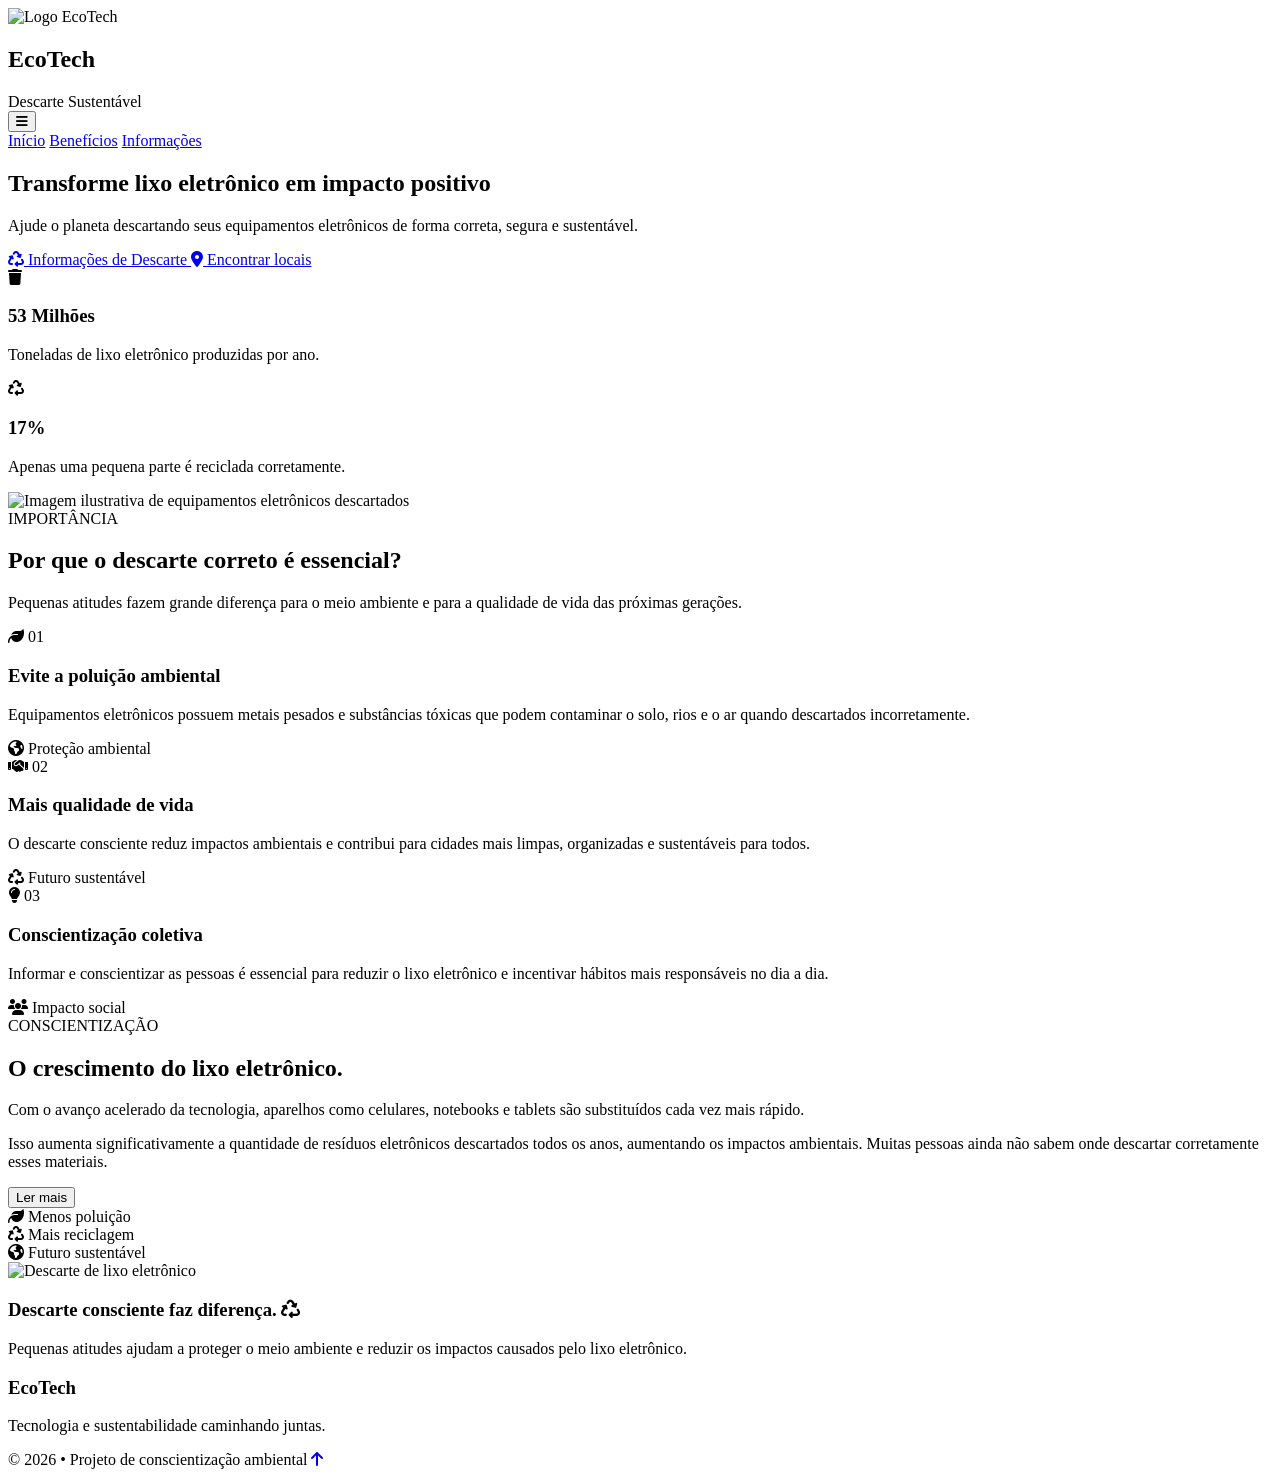
==== index.html @ 56be5b6a "Update" ====
<!doctype html>
<html lang="pt-BR">

<head>
  <meta charset="UTF-8" />
  <meta name="viewport" content="width=device-width, initial-scale=1.0" />
  <meta name="description" content="Site de conscientização sobre descarte correto de lixo eletrônico." />
  <title>EcoTech | Descarte Consciente</title>

  <link rel="stylesheet" href="css/style.css" />

  <link rel="preconnect" href="https://fonts.googleapis.com" />
  <link rel="preconnect" href="https://fonts.gstatic.com" crossorigin />
  <link rel="stylesheet" href="https://cdnjs.cloudflare.com/ajax/libs/font-awesome/6.5.1/css/all.min.css" />
  <link href="https://fonts.googleapis.com/css2?family=Poppins:wght@300;400;500;600;700;800&display=swap"
    rel="stylesheet" />
</head>

<body>
  <!-- NAVBAR -->
  <header class="navbar">
    <div class="navbar__brand">
      <img src="imagens/EcotechLogo.png" alt="Logo EcoTech" />

      <div>
        <h2>EcoTech</h2>
        <span>Descarte Sustentável</span>
      </div>
    </div>

    <button class="navbar__toggle" id="navToggle">
      <i class="fas fa-bars"></i>
    </button>

    <nav class="navbar__menu">
      <a href="#inicio">Início</a>
      <a href="#beneficios">Benefícios</a>
      <a href="#informacoes">Informações</a>
    </nav>
  </header>

  <!-- HERO -->
  <section class="hero" id="inicio">
    <div class="hero__background"></div>

    <div class="hero__content">
      <h1 class="hero__title">
        Transforme lixo eletrônico em <span>impacto positivo</span>
      </h1>

      <p class="hero__subtitle">
        Ajude o planeta descartando seus equipamentos eletrônicos de forma
        correta, segura e sustentável.
      </p>

      <div class="hero__actions">
        <a href="infos.html" class="btn btn--primary">
          <i class="fa-solid fa-recycle"></i>
          Informações de Descarte
        </a>
        <a href="locais.html" class="btn btn--secondary">
          <i class="fa-solid fa-location-dot"></i>
          Encontrar locais
        </a>
      </div>

      <div class="hero__numbers">
        <div class="hero__number-card">
          <i class="fa-solid fa-trash"></i>
          <h3>53 Milhões</h3>
          <p>Toneladas de lixo eletrônico produzidas por ano.</p>
        </div>

        <div class="hero__number-card">
          <i class="fa-solid fa-recycle"></i>
          <h3>17%</h3>
          <p>Apenas uma pequena parte é reciclada corretamente.</p>
        </div>
      </div>
    </div>

    <div class="hero__image-area">
      <div class="hero__circle hero__circle--1"></div>
      <div class="hero__circle hero__circle--2"></div>
      <div class="hero__circle hero__circle--3"></div>

      <img src="imagens/LixoEletronico.png" alt="Imagem ilustrativa de equipamentos eletrônicos descartados"
        class="hero__image" />
    </div>
  </section>

  <!-- BENEFÍCIOS -->
  <section class="benefits" id="beneficios">
    <div class="section-header">
      <span class="section-tag">IMPORTÂNCIA</span>

      <h2>Por que o descarte correto é essencial?</h2>

      <p>
        Pequenas atitudes fazem grande diferença para o meio ambiente e para a
        qualidade de vida das próximas gerações.
      </p>
    </div>

    <div class="benefits__grid">
      <!-- CARD 1 -->
      <article class="benefit-card">
        <div class="benefit-card__top">
          <i class="fa-solid fa-leaf"></i>
          <span class="benefit-card__number">01</span>
        </div>

        <h3>Evite a poluição ambiental</h3>

        <p>
          Equipamentos eletrônicos possuem metais pesados e substâncias
          tóxicas que podem contaminar o solo, rios e o ar quando descartados
          incorretamente.
        </p>

        <div class="benefit-card__footer">
          <span>
            <i class="fa-solid fa-earth-americas"></i>
            Proteção ambiental
          </span>
        </div>
      </article>

      <!-- CARD 2 -->
      <article class="benefit-card">
        <div class="benefit-card__top">
          <i class="fa-solid fa-handshake"></i>

          <span class="benefit-card__number">02</span>
        </div>

        <h3>Mais qualidade de vida</h3>

        <p>
          O descarte consciente reduz impactos ambientais e contribui para
          cidades mais limpas, organizadas e sustentáveis para todos.
        </p>

        <div class="benefit-card__footer">
          <span>
            <i class="fa-solid fa-recycle"></i>
            Futuro sustentável
          </span>
        </div>
      </article>

      <!-- CARD 3 -->
      <article class="benefit-card">
        <div class="benefit-card__top">
          <i class="fa-solid fa-lightbulb"></i>

          <span class="benefit-card__number">03</span>
        </div>

        <h3>Conscientização coletiva</h3>

        <p>
          Informar e conscientizar as pessoas é essencial para reduzir o lixo
          eletrônico e incentivar hábitos mais responsáveis no dia a dia.
        </p>

        <div class="benefit-card__footer">
          <span>
            <i class="fa-solid fa-users"></i>
            Impacto social
          </span>
        </div>
      </article>
    </div>
  </section>

  <!-- INFO -->
  <section class="info" id="informacoes">
    <div class="info__left">
      <span class="section-tag">CONSCIENTIZAÇÃO</span>

      <div class="info__content">
        <h2>O crescimento do lixo eletrônico.</h2>

        <p class="info__text">
          Com o avanço acelerado da tecnologia, aparelhos como celulares,
          notebooks e tablets são substituídos cada vez mais rápido.
        </p>

        <p class="info__text info__text--more">
          Isso aumenta significativamente a quantidade de resíduos eletrônicos
          descartados todos os anos, aumentando os impactos ambientais.
          Muitas pessoas ainda não sabem onde descartar corretamente esses materiais.
        </p>

        <button class="read-more-btn">Ler mais</button>

        <div class="info__mini-cards">
          <div class="info__mini-card">
            <i class="fa-solid fa-leaf"></i>
            <span>Menos poluição</span>
          </div>

          <div class="info__mini-card">
            <i class="fa-solid fa-recycle"></i>
            <span>Mais reciclagem</span>
          </div>

          <div class="info__mini-card">
            <i class="fa-solid fa-earth-americas"></i>
            <span>Futuro sustentável</span>
          </div>
        </div>
      </div>
    </div>

    <div class="info__right">
      <img src="imagens/eletronicosdescartados.png" alt="Descarte de lixo eletrônico" class="info__image" />

      <div class="info__overlay">
        <h3>
          Descarte consciente faz diferença.
          <i class="fa-solid fa-recycle"></i>
        </h3>

        <p>
          Pequenas atitudes ajudam a proteger o meio ambiente e reduzir os
          impactos causados pelo lixo eletrônico.
        </p>
      </div>
    </div>
  </section>

  <!-- FOOTER -->
  <footer class="footer">
    <h3>EcoTech</h3>

    <p>Tecnologia e sustentabilidade caminhando juntas.</p>

    <span> © 2026 • Projeto de conscientização ambiental </span>

    <a href="#inicio" class="back-to-top">
      <i class="fa-solid fa-arrow-up"></i>
    </a>
  </footer>

  <script src="js/script.js"></script>
</body>

</html>
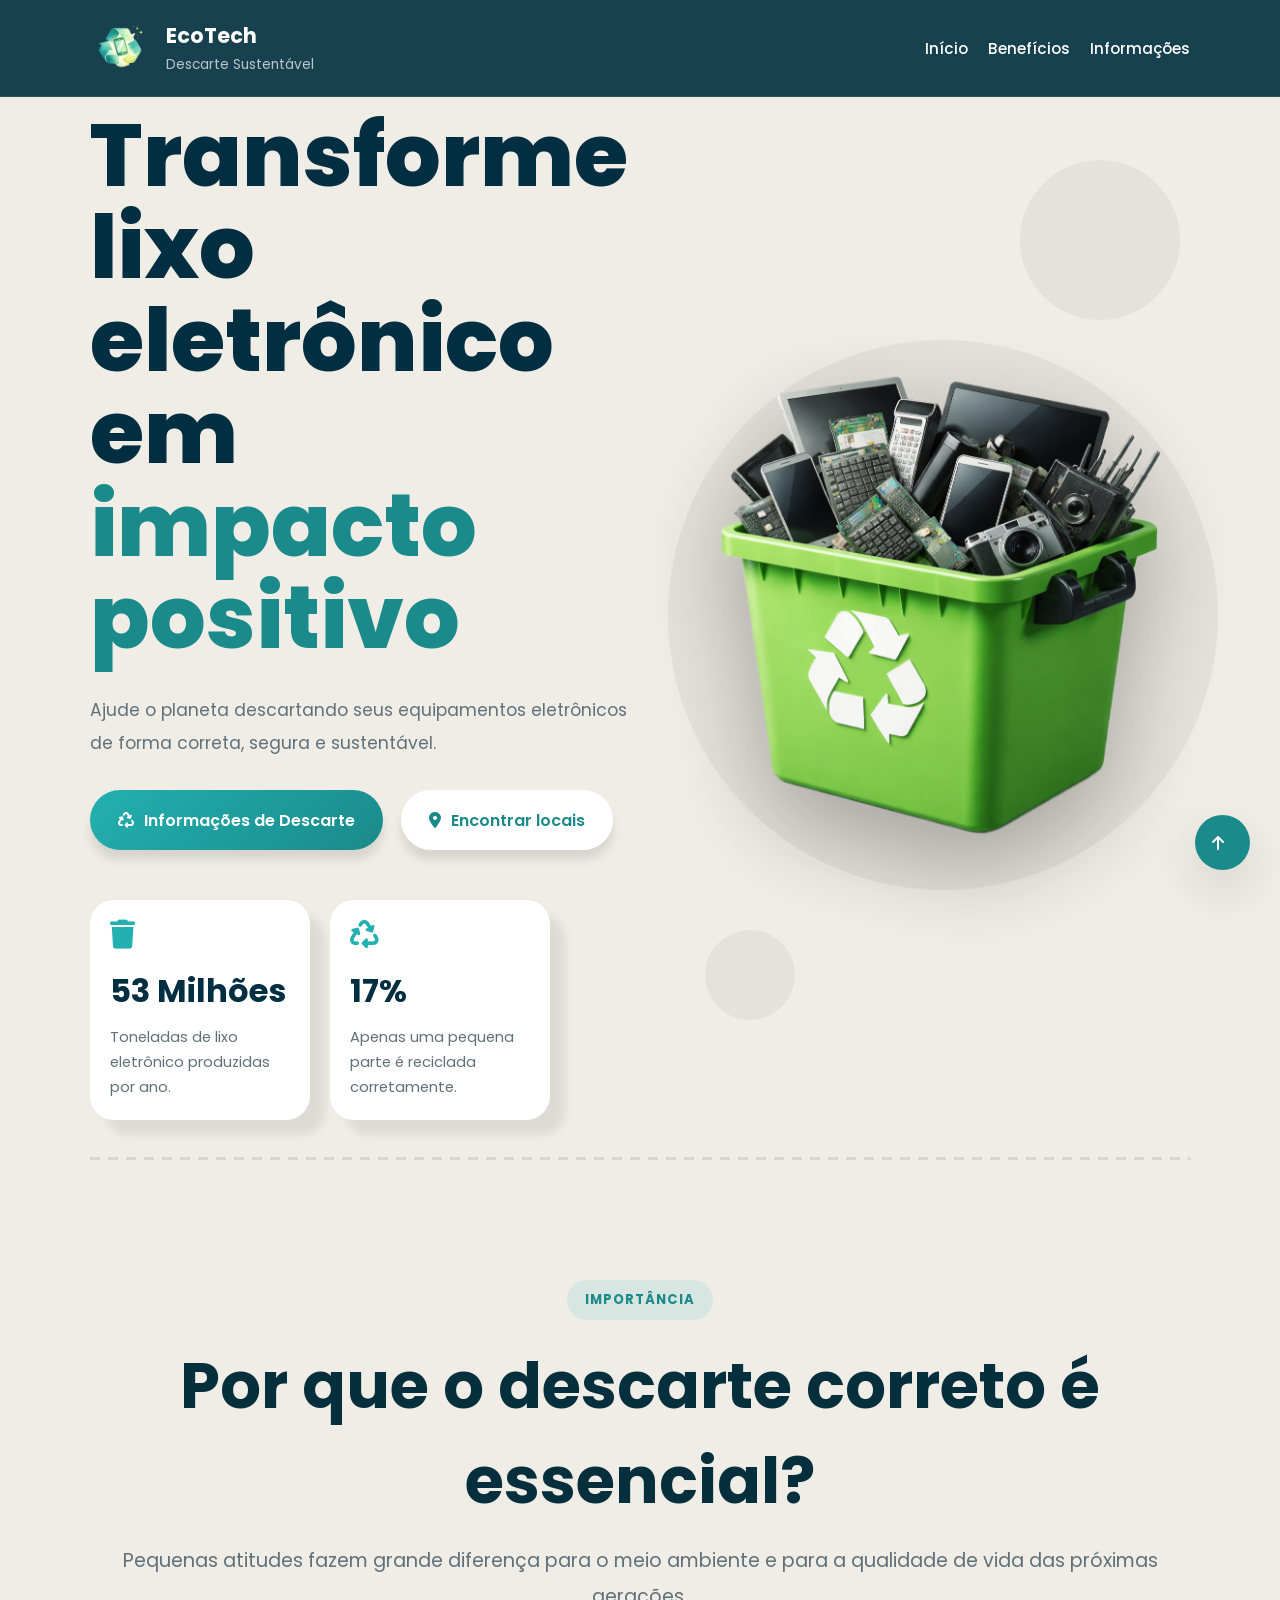
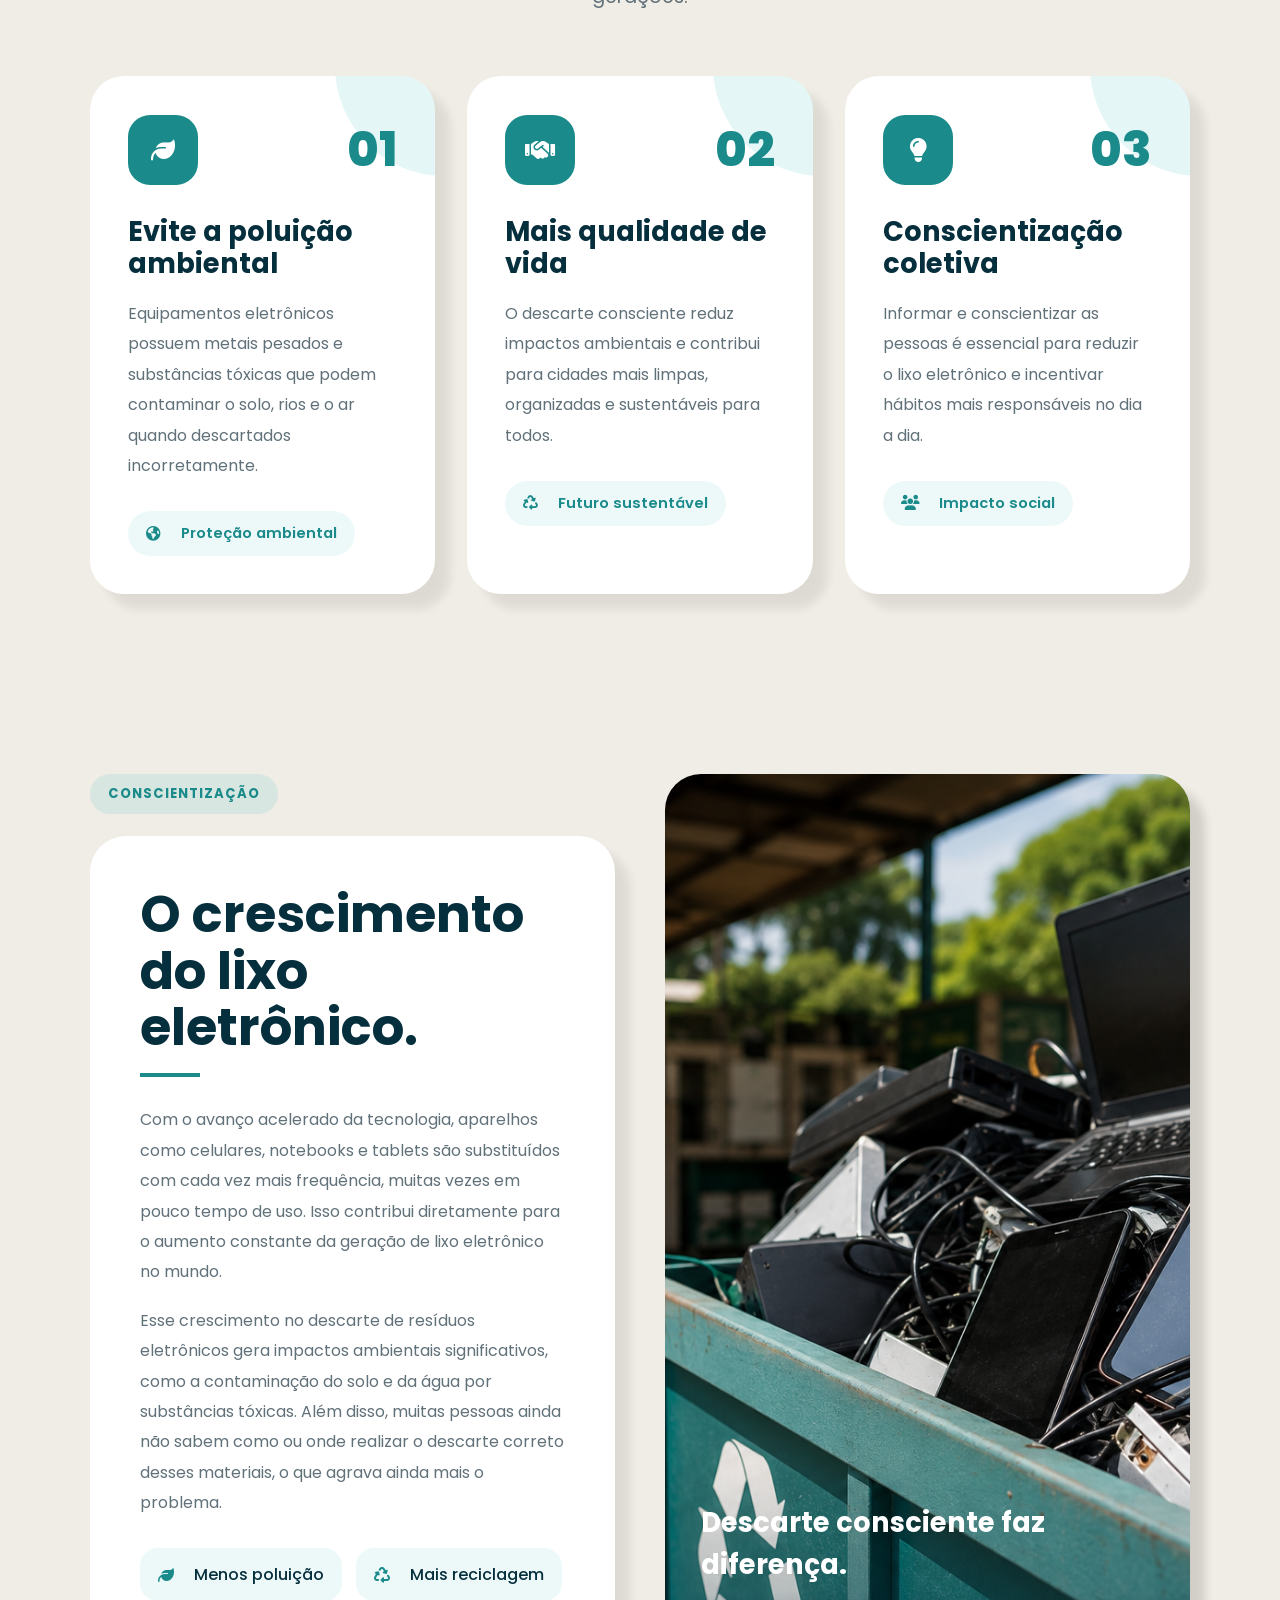
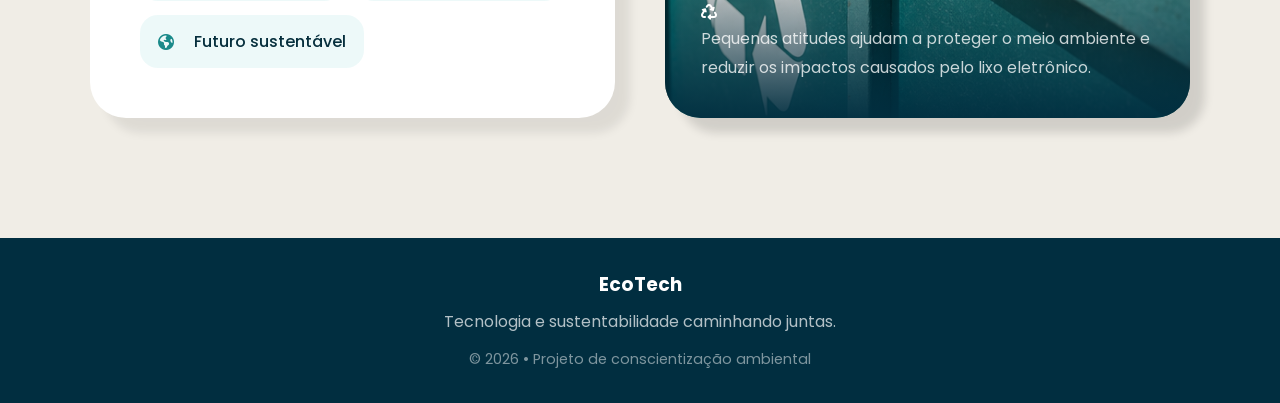
==== commit 1e8a20bd: "Update" ====
--- a/index.html
+++ b/index.html
@@ -1,250 +1,263 @@
 <!doctype html>
 <html lang="pt-BR">
-
-<head>
-  <meta charset="UTF-8" />
-  <meta name="viewport" content="width=device-width, initial-scale=1.0" />
-  <meta name="description" content="Site de conscientização sobre descarte correto de lixo eletrônico." />
-  <title>EcoTech | Descarte Consciente</title>
-
-  <link rel="stylesheet" href="css/style.css" />
-
-  <link rel="preconnect" href="https://fonts.googleapis.com" />
-  <link rel="preconnect" href="https://fonts.gstatic.com" crossorigin />
-  <link rel="stylesheet" href="https://cdnjs.cloudflare.com/ajax/libs/font-awesome/6.5.1/css/all.min.css" />
-  <link href="https://fonts.googleapis.com/css2?family=Poppins:wght@300;400;500;600;700;800&display=swap"
-    rel="stylesheet" />
-</head>
-
-<body>
-  <!-- NAVBAR -->
-  <header class="navbar">
-    <div class="navbar__brand">
-      <img src="imagens/EcotechLogo.png" alt="Logo EcoTech" />
-
-      <div>
-        <h2>EcoTech</h2>
-        <span>Descarte Sustentável</span>
-      </div>
-    </div>
-
-    <button class="navbar__toggle" id="navToggle">
-      <i class="fas fa-bars"></i>
-    </button>
-
-    <nav class="navbar__menu">
-      <a href="#inicio">Início</a>
-      <a href="#beneficios">Benefícios</a>
-      <a href="#informacoes">Informações</a>
-    </nav>
-  </header>
-
-  <!-- HERO -->
-  <section class="hero" id="inicio">
-    <div class="hero__background"></div>
-
-    <div class="hero__content">
-      <h1 class="hero__title">
-        Transforme lixo eletrônico em <span>impacto positivo</span>
-      </h1>
-
-      <p class="hero__subtitle">
-        Ajude o planeta descartando seus equipamentos eletrônicos de forma
-        correta, segura e sustentável.
-      </p>
-
-      <div class="hero__actions">
-        <a href="infos.html" class="btn btn--primary">
+  <head>
+    <meta charset="UTF-8" />
+    <meta name="viewport" content="width=device-width, initial-scale=1.0" />
+    <meta
+      name="description"
+      content="Site de conscientização sobre descarte correto de lixo eletrônico."
+    />
+    <title>EcoTech | Descarte Consciente</title>
+
+    <link rel="stylesheet" href="css/style.css" />
+
+    <link rel="preconnect" href="https://fonts.googleapis.com" />
+    <link rel="preconnect" href="https://fonts.gstatic.com" crossorigin />
+    <link
+      rel="stylesheet"
+      href="https://cdnjs.cloudflare.com/ajax/libs/font-awesome/6.5.1/css/all.min.css"
+    />
+    <link
+      href="https://fonts.googleapis.com/css2?family=Poppins:wght@300;400;500;600;700;800&display=swap"
+      rel="stylesheet"
+    />
+  </head>
+
+  <body>
+    <!-- NAVBAR -->
+    <header class="navbar">
+      <div class="navbar__brand">
+        <img src="imagens/EcotechLogo.png" alt="Logo EcoTech" />
+
+        <div>
+          <h2>EcoTech</h2>
+          <span>Descarte Sustentável</span>
+        </div>
+      </div>
+
+      <button class="navbar__toggle" id="navToggle">
+        <i class="fas fa-bars"></i>
+      </button>
+
+      <nav class="navbar__menu">
+        <a href="#inicio">Início</a>
+        <a href="#beneficios">Benefícios</a>
+        <a href="#informacoes">Informações</a>
+      </nav>
+    </header>
+
+    <!-- HERO -->
+    <section class="hero" id="inicio">
+      <div class="hero__background"></div>
+
+      <div class="hero__content">
+        <h1 class="hero__title">
+          Transforme lixo eletrônico em <span>impacto positivo</span>
+        </h1>
+
+        <p class="hero__subtitle">
+          Ajude o planeta descartando seus equipamentos eletrônicos de forma
+          correta, segura e sustentável.
+        </p>
+
+        <div class="hero__actions">
+          <a href="infos.html" class="btn btn--primary">
+            <i class="fa-solid fa-recycle"></i>
+            Informações de Descarte
+          </a>
+          <a href="locais.html" class="btn btn--secondary">
+            <i class="fa-solid fa-location-dot"></i>
+            Encontrar locais
+          </a>
+        </div>
+
+        <div class="hero__numbers">
+          <div class="hero__number-card">
+            <i class="fa-solid fa-trash"></i>
+            <h3>53 Milhões</h3>
+            <p>Toneladas de lixo eletrônico produzidas por ano.</p>
+          </div>
+
+          <div class="hero__number-card">
+            <i class="fa-solid fa-recycle"></i>
+            <h3>17%</h3>
+            <p>Apenas uma pequena parte é reciclada corretamente.</p>
+          </div>
+        </div>
+      </div>
+
+      <div class="hero__image-area">
+        <div class="hero__circle hero__circle--1"></div>
+        <div class="hero__circle hero__circle--2"></div>
+        <div class="hero__circle hero__circle--3"></div>
+
+        <img
+          src="imagens/LixoEletronico.png"
+          alt="Imagem ilustrativa de equipamentos eletrônicos descartados"
+          class="hero__image"
+        />
+      </div>
+    </section>
+
+    <!-- BENEFÍCIOS -->
+    <section class="benefits" id="beneficios">
+      <div class="section-header">
+        <span class="section-tag">IMPORTÂNCIA</span>
+
+        <h2>Por que o descarte correto é essencial?</h2>
+
+        <p>
+          Pequenas atitudes fazem grande diferença para o meio ambiente e para a
+          qualidade de vida das próximas gerações.
+        </p>
+      </div>
+
+      <div class="benefits__grid">
+        <!-- CARD 1 -->
+        <article class="benefit-card">
+          <div class="benefit-card__top">
+            <i class="fa-solid fa-leaf"></i>
+            <span class="benefit-card__number">01</span>
+          </div>
+
+          <h3>Evite a poluição ambiental</h3>
+
+          <p>
+            Equipamentos eletrônicos possuem metais pesados e substâncias
+            tóxicas que podem contaminar o solo, rios e o ar quando descartados
+            incorretamente.
+          </p>
+
+          <div class="benefit-card__footer">
+            <span>
+              <i class="fa-solid fa-earth-americas"></i>
+              Proteção ambiental
+            </span>
+          </div>
+        </article>
+
+        <!-- CARD 2 -->
+        <article class="benefit-card">
+          <div class="benefit-card__top">
+            <i class="fa-solid fa-handshake"></i>
+
+            <span class="benefit-card__number">02</span>
+          </div>
+
+          <h3>Mais qualidade de vida</h3>
+
+          <p>
+            O descarte consciente reduz impactos ambientais e contribui para
+            cidades mais limpas, organizadas e sustentáveis para todos.
+          </p>
+
+          <div class="benefit-card__footer">
+            <span>
+              <i class="fa-solid fa-recycle"></i>
+              Futuro sustentável
+            </span>
+          </div>
+        </article>
+
+        <!-- CARD 3 -->
+        <article class="benefit-card">
+          <div class="benefit-card__top">
+            <i class="fa-solid fa-lightbulb"></i>
+
+            <span class="benefit-card__number">03</span>
+          </div>
+
+          <h3>Conscientização coletiva</h3>
+
+          <p>
+            Informar e conscientizar as pessoas é essencial para reduzir o lixo
+            eletrônico e incentivar hábitos mais responsáveis no dia a dia.
+          </p>
+
+          <div class="benefit-card__footer">
+            <span>
+              <i class="fa-solid fa-users"></i>
+              Impacto social
+            </span>
+          </div>
+        </article>
+      </div>
+    </section>
+
+    <!-- INFO -->
+    <section class="info" id="informacoes">
+      <div class="info__left">
+        <span class="section-tag">CONSCIENTIZAÇÃO</span>
+
+        <div class="info__content">
+          <h2>O crescimento do lixo eletrônico.</h2>
+
+          <p class="info__text">
+            Com o avanço acelerado da tecnologia, aparelhos como celulares,
+            notebooks e tablets são substituídos com cada vez mais frequência,
+            muitas vezes em pouco tempo de uso. Isso contribui diretamente para
+            o aumento constante da geração de lixo eletrônico no mundo.
+          </p>
+
+          <p class="info__text info__text--more">
+            Esse crescimento no descarte de resíduos eletrônicos gera impactos
+            ambientais significativos, como a contaminação do solo e da água por
+            substâncias tóxicas. Além disso, muitas pessoas ainda não sabem como
+            ou onde realizar o descarte correto desses materiais, o que agrava
+            ainda mais o problema.
+          </p>
+
+          <div class="info__mini-cards">
+            <div class="info__mini-card">
+              <i class="fa-solid fa-leaf"></i>
+              <span>Menos poluição</span>
+            </div>
+
+            <div class="info__mini-card">
+              <i class="fa-solid fa-recycle"></i>
+              <span>Mais reciclagem</span>
+            </div>
+
+            <div class="info__mini-card">
+              <i class="fa-solid fa-earth-americas"></i>
+              <span>Futuro sustentável</span>
+            </div>
+          </div>
+        </div>
+      </div>
+
+      <div class="info__right">
+        <img
+          src="imagens/eletronicosdescartados.png"
+          alt="Descarte de lixo eletrônico"
+          class="info__image"
+        />
+
+        <div class="info__overlay">
+          <h3>Descarte consciente faz diferença.</h3>
           <i class="fa-solid fa-recycle"></i>
-          Informações de Descarte
-        </a>
-        <a href="locais.html" class="btn btn--secondary">
-          <i class="fa-solid fa-location-dot"></i>
-          Encontrar locais
-        </a>
-      </div>
-
-      <div class="hero__numbers">
-        <div class="hero__number-card">
-          <i class="fa-solid fa-trash"></i>
-          <h3>53 Milhões</h3>
-          <p>Toneladas de lixo eletrônico produzidas por ano.</p>
-        </div>
-
-        <div class="hero__number-card">
-          <i class="fa-solid fa-recycle"></i>
-          <h3>17%</h3>
-          <p>Apenas uma pequena parte é reciclada corretamente.</p>
-        </div>
-      </div>
-    </div>
-
-    <div class="hero__image-area">
-      <div class="hero__circle hero__circle--1"></div>
-      <div class="hero__circle hero__circle--2"></div>
-      <div class="hero__circle hero__circle--3"></div>
-
-      <img src="imagens/LixoEletronico.png" alt="Imagem ilustrativa de equipamentos eletrônicos descartados"
-        class="hero__image" />
-    </div>
-  </section>
-
-  <!-- BENEFÍCIOS -->
-  <section class="benefits" id="beneficios">
-    <div class="section-header">
-      <span class="section-tag">IMPORTÂNCIA</span>
-
-      <h2>Por que o descarte correto é essencial?</h2>
-
-      <p>
-        Pequenas atitudes fazem grande diferença para o meio ambiente e para a
-        qualidade de vida das próximas gerações.
-      </p>
-    </div>
-
-    <div class="benefits__grid">
-      <!-- CARD 1 -->
-      <article class="benefit-card">
-        <div class="benefit-card__top">
-          <i class="fa-solid fa-leaf"></i>
-          <span class="benefit-card__number">01</span>
-        </div>
-
-        <h3>Evite a poluição ambiental</h3>
-
-        <p>
-          Equipamentos eletrônicos possuem metais pesados e substâncias
-          tóxicas que podem contaminar o solo, rios e o ar quando descartados
-          incorretamente.
-        </p>
-
-        <div class="benefit-card__footer">
-          <span>
-            <i class="fa-solid fa-earth-americas"></i>
-            Proteção ambiental
-          </span>
-        </div>
-      </article>
-
-      <!-- CARD 2 -->
-      <article class="benefit-card">
-        <div class="benefit-card__top">
-          <i class="fa-solid fa-handshake"></i>
-
-          <span class="benefit-card__number">02</span>
-        </div>
-
-        <h3>Mais qualidade de vida</h3>
-
-        <p>
-          O descarte consciente reduz impactos ambientais e contribui para
-          cidades mais limpas, organizadas e sustentáveis para todos.
-        </p>
-
-        <div class="benefit-card__footer">
-          <span>
-            <i class="fa-solid fa-recycle"></i>
-            Futuro sustentável
-          </span>
-        </div>
-      </article>
-
-      <!-- CARD 3 -->
-      <article class="benefit-card">
-        <div class="benefit-card__top">
-          <i class="fa-solid fa-lightbulb"></i>
-
-          <span class="benefit-card__number">03</span>
-        </div>
-
-        <h3>Conscientização coletiva</h3>
-
-        <p>
-          Informar e conscientizar as pessoas é essencial para reduzir o lixo
-          eletrônico e incentivar hábitos mais responsáveis no dia a dia.
-        </p>
-
-        <div class="benefit-card__footer">
-          <span>
-            <i class="fa-solid fa-users"></i>
-            Impacto social
-          </span>
-        </div>
-      </article>
-    </div>
-  </section>
-
-  <!-- INFO -->
-  <section class="info" id="informacoes">
-    <div class="info__left">
-      <span class="section-tag">CONSCIENTIZAÇÃO</span>
-
-      <div class="info__content">
-        <h2>O crescimento do lixo eletrônico.</h2>
-
-        <p class="info__text">
-          Com o avanço acelerado da tecnologia, aparelhos como celulares,
-          notebooks e tablets são substituídos cada vez mais rápido.
-        </p>
-
-        <p class="info__text info__text--more">
-          Isso aumenta significativamente a quantidade de resíduos eletrônicos
-          descartados todos os anos, aumentando os impactos ambientais.
-          Muitas pessoas ainda não sabem onde descartar corretamente esses materiais.
-        </p>
-
-        <button class="read-more-btn">Ler mais</button>
-
-        <div class="info__mini-cards">
-          <div class="info__mini-card">
-            <i class="fa-solid fa-leaf"></i>
-            <span>Menos poluição</span>
-          </div>
-
-          <div class="info__mini-card">
-            <i class="fa-solid fa-recycle"></i>
-            <span>Mais reciclagem</span>
-          </div>
-
-          <div class="info__mini-card">
-            <i class="fa-solid fa-earth-americas"></i>
-            <span>Futuro sustentável</span>
-          </div>
-        </div>
-      </div>
-    </div>
-
-    <div class="info__right">
-      <img src="imagens/eletronicosdescartados.png" alt="Descarte de lixo eletrônico" class="info__image" />
-
-      <div class="info__overlay">
-        <h3>
-          Descarte consciente faz diferença.
-          <i class="fa-solid fa-recycle"></i>
-        </h3>
-
-        <p>
-          Pequenas atitudes ajudam a proteger o meio ambiente e reduzir os
-          impactos causados pelo lixo eletrônico.
-        </p>
-      </div>
-    </div>
-  </section>
-
-  <!-- FOOTER -->
-  <footer class="footer">
-    <h3>EcoTech</h3>
-
-    <p>Tecnologia e sustentabilidade caminhando juntas.</p>
-
-    <span> © 2026 • Projeto de conscientização ambiental </span>
-
-    <a href="#inicio" class="back-to-top">
-      <i class="fa-solid fa-arrow-up"></i>
-    </a>
-  </footer>
-
-  <script src="js/script.js"></script>
-</body>
-
-</html>+
+          <p>
+            Pequenas atitudes ajudam a proteger o meio ambiente e reduzir os
+            impactos causados pelo lixo eletrônico.
+          </p>
+        </div>
+      </div>
+    </section>
+
+    <!-- FOOTER -->
+    <footer class="footer">
+      <h3>EcoTech</h3>
+
+      <p>Tecnologia e sustentabilidade caminhando juntas.</p>
+
+      <span> © 2026 • Projeto de conscientização ambiental </span>
+
+      <a href="#inicio" class="back-to-top">
+        <i class="fa-solid fa-arrow-up"></i>
+      </a>
+    </footer>
+
+    <script src="js/script.js"></script>
+  </body>
+</html>
--- a/css/style.css
+++ b/css/style.css
@@ -0,0 +1,1334 @@
+:root {
+  --navy: #012e40;
+  --teal: #1a8a8a;
+  --teal-light: #23b0b0;
+  --green: #4caf50;
+  --cream: #f0ede6;
+  --white: #ffffff;
+  --text: #062f3d;
+  --muted: #61717a;
+
+  --radius: 28px;
+
+  --shadow: 0 20px 50px rgba(0, 0, 0, 0.12);
+
+  --transition: 0.35s ease;
+}
+
+* {
+  margin: 0;
+  padding: 0;
+  box-sizing: border-box;
+}
+
+html {
+  scroll-behavior: smooth;
+}
+
+body {
+  font-family: "Poppins", sans-serif;
+
+  background: var(--cream);
+
+  color: var(--text);
+
+  overflow-x: hidden;
+}
+
+img {
+  max-width: 100%;
+  display: block;
+}
+
+a {
+  text-decoration: none;
+}
+
+i {
+  display: inline-block;
+  margin-right: 10px;
+  color: var(--white);
+}
+
+/* ========================================
+   NAVBAR
+======================================== */
+.navbar {
+  width: 100%;
+
+  position: fixed;
+  top: 0;
+  left: 0;
+
+  z-index: 999;
+
+  display: flex;
+  justify-content: space-between;
+  align-items: center;
+
+  padding: 18px 7%;
+
+  background: rgba(1, 46, 64, 0.9);
+
+  backdrop-filter: blur(14px);
+
+  border-bottom: 1px solid rgba(255, 255, 255, 0.08);
+}
+
+.navbar__brand {
+  display: flex;
+  align-items: center;
+  gap: 16px;
+}
+
+.navbar__brand img {
+  width: 60px;
+}
+
+.navbar__brand h2 {
+  color: white;
+  font-size: 1.3rem;
+}
+
+.navbar__brand span {
+  color: rgba(255, 255, 255, 0.7);
+
+  font-size: 0.85rem;
+}
+
+.navbar__toggle {
+  display: none;
+  font-size: 1.6rem;
+  color: white;
+  background: transparent;
+  border: none;
+  cursor: pointer;
+}
+
+.navbar__menu {
+  display: flex;
+  align-items: center;
+  gap: 20px;
+}
+
+.navbar__menu a {
+  color: white;
+
+  font-weight: 500;
+  font-size: 0.95rem;
+
+  transition: var(--transition);
+}
+
+.btn-nav {
+  height: 52px;
+
+  padding: 0 24px;
+
+  border-radius: 999px;
+
+  display: flex;
+  align-items: center;
+  gap: 10px;
+
+  background: rgba(255, 255, 255, 0.1);
+
+  color: white;
+
+  font-weight: 600;
+}
+
+.navbar__menu a:hover {
+  color: var(--white);
+  transform: translateY(-5px);
+  box-shadow: 0 20px 50px rgba(0, 0, 0, 0.1);
+}
+
+/* ========================================
+   HERO
+======================================== */
+.hero {
+  position: relative;
+
+  min-height: 100vh;
+
+  display: grid;
+  grid-template-columns: 1.1fr 1fr;
+  align-items: center;
+
+  gap: 60px;
+
+  padding: 110px 7% 40px;
+
+  overflow: hidden;
+
+  background: var(--cream);
+}
+
+.hero::after {
+  content: "";
+
+  position: absolute;
+  left: 50%;
+  bottom: 0;
+  transform: translateX(-50%);
+
+  width: 86%;
+  height: 3px;
+
+  background: repeating-linear-gradient(
+    90deg,
+    #0000001a 0px,
+    #0000001a 10px,
+    transparent 10px,
+    transparent 18px
+  );
+}
+
+.hero__background {
+  position: absolute;
+
+  width: 900px;
+  height: 900px;
+
+  top: -300px;
+  right: -300px;
+}
+
+.hero__content {
+  position: relative;
+  z-index: 5;
+}
+
+.hero__title {
+  font-size: 5.5em;
+
+  line-height: 1.05;
+
+  font-weight: 800;
+
+  color: var(--navy);
+
+  margin-bottom: 30px;
+}
+
+.hero__title span {
+  color: var(--teal);
+}
+
+.hero__subtitle {
+  color: var(--muted);
+
+  font-size: 1.08rem;
+
+  line-height: 1.9;
+
+  max-width: 620px;
+
+  margin-bottom: 30px;
+}
+
+.hero__actions {
+  display: flex;
+  gap: 18px;
+
+  margin-bottom: 50px;
+
+  flex-wrap: wrap;
+}
+
+.btn {
+  padding: 0 28px;
+
+  height: 60px;
+
+  border-radius: 999px;
+
+  display: flex;
+  align-items: center;
+  justify-content: center;
+
+  font-weight: 600;
+
+  transition:
+    transform 0.35s ease,
+    box-shadow 0.35s ease,
+    background 0.35s ease;
+}
+
+.btn:hover {
+  transform: translateY(-5px);
+  box-shadow: 0 15px 30px rgba(0, 0, 0, 0.18);
+}
+
+.btn--primary {
+  background: linear-gradient(135deg, var(--teal-light), var(--teal));
+
+  color: white;
+
+  box-shadow: 0 10px 10px rgba(0, 0, 0, 0.103);
+}
+
+.btn--secondary {
+  background: white;
+
+  color: var(--teal);
+
+  box-shadow: 0 10px 10px rgba(0, 0, 0, 0.103);
+
+  backdrop-filter: blur(10px);
+}
+
+.btn--secondary i {
+  color: var(--teal);
+}
+
+.hero__numbers {
+  display: flex;
+  gap: 20px;
+
+  flex-wrap: wrap;
+}
+
+.hero__number-card {
+  width: 220px;
+
+  padding: 20px;
+
+  border-radius: 24px;
+
+  background: white;
+
+  backdrop-filter: blur(14px);
+
+  transition: var(--transition);
+
+  box-shadow: 15px 15px 10px rgba(0, 0, 0, 0.08);
+}
+
+.hero__number-card:hover {
+  transform: translateY(-8px);
+  border-color: rgba(255, 255, 255, 0.15);
+}
+
+.hero__number-card i {
+  font-size: 1.8rem;
+  color: var(--teal-light);
+  margin-bottom: 18px;
+}
+
+.hero__number-card h3 {
+  color: var(--navy);
+
+  font-size: 2rem;
+
+  margin-bottom: 10px;
+}
+
+.hero__number-card p {
+  color: var(--muted);
+
+  font-size: 0.92rem;
+
+  line-height: 1.7;
+}
+
+/* ========================================
+   HERO IMAGE
+======================================== */
+.hero__image-area {
+  position: relative;
+  height: 100%;
+
+  display: flex;
+  justify-content: center;
+  align-items: center;
+
+  min-width: 0;
+}
+
+.hero__image {
+  position: relative;
+  z-index: 5;
+
+  width: 600px;
+  height: auto;
+  max-width: 100%;
+  object-fit: contain;
+
+  border-radius: 40px;
+
+  transition: var(--transition);
+
+  filter: drop-shadow(0 35px 45px rgba(0, 0, 0, 0.28));
+}
+
+.hero__image:hover {
+  transform: translateY(-10px) rotate(-1deg);
+}
+
+.hero__circle {
+  position: absolute;
+
+  border-radius: 50%;
+}
+
+.hero__circle--1 {
+  width: 550px;
+  height: 550px;
+
+  background: rgba(0, 0, 0, 0.048);
+
+  animation: float 7s ease-in-out infinite;
+}
+
+.hero__circle--2 {
+  width: 160px;
+  height: 160px;
+
+  background: rgba(0, 0, 0, 0.048);
+
+  top: 50px;
+  right: 10px;
+}
+
+.hero__circle--3 {
+  width: 90px;
+  height: 90px;
+
+  background: rgba(0, 0, 0, 0.048);
+
+  bottom: 100px;
+  left: 10px;
+}
+
+@keyframes pulse {
+  0% {
+    transform: scale(1);
+  }
+
+  50% {
+    transform: scale(1.15);
+  }
+
+  100% {
+    transform: scale(1);
+  }
+}
+
+/* ========================================
+   BENEFITS
+======================================== */
+
+.section-tag {
+  display: inline-block;
+
+  padding: 10px 18px;
+
+  border-radius: 999px;
+
+  background: rgba(35, 176, 176, 0.12);
+
+  color: var(--teal);
+
+  font-size: 0.82rem;
+  font-weight: 700;
+
+  letter-spacing: 1px;
+
+  margin-bottom: 18px;
+}
+
+.section-header {
+  text-align: center;
+}
+
+.section-header h2 {
+  font-size: 4rem;
+  margin-bottom: 15px;
+}
+
+.section-header p {
+  color: var(--muted);
+  margin-bottom: 60px;
+  line-height: 1.9;
+  font-size: 1.2rem;
+}
+
+.benefits {
+  padding: 120px 7%;
+
+  position: relative;
+}
+
+.benefits__grid {
+  display: grid;
+
+  grid-template-columns: repeat(auto-fit, minmax(320px, 1fr));
+
+  gap: 32px;
+}
+
+/* CARD */
+.benefit-card {
+  position: relative;
+
+  background: white;
+
+  border-radius: 34px;
+
+  padding: 38px;
+
+  overflow: hidden;
+
+  transition: var(--transition);
+
+  box-shadow: 15px 15px 10px rgba(0, 0, 0, 0.08);
+}
+
+.benefit-card::before {
+  content: "";
+
+  position: absolute;
+
+  width: 220px;
+  height: 220px;
+
+  background: rgba(35, 176, 176, 0.12);
+
+  border-radius: 50%;
+
+  top: -120px;
+  right: -120px;
+}
+
+.benefit-card.active:hover {
+  transform: translateY(-8px);
+}
+
+/* TOP */
+.benefit-card__top {
+  display: flex;
+  justify-content: space-between;
+  align-items: center;
+
+  margin-bottom: 30px;
+
+  position: relative;
+  z-index: 2;
+}
+
+.benefit-card__top i {
+  width: 70px;
+  height: 70px;
+
+  border-radius: 22px;
+
+  display: flex;
+  align-items: center;
+  justify-content: center;
+
+  background: var(--teal);
+
+  color: var(--white);
+
+  font-size: 1.5rem;
+}
+
+.benefit-card__number {
+  font-size: 3rem;
+
+  font-weight: 800;
+
+  color: var(--teal);
+}
+
+/* TEXT */
+.benefit-card h3 {
+  font-size: 1.7rem;
+
+  margin-bottom: 18px;
+
+  line-height: 1.2;
+
+  position: relative;
+  z-index: 2;
+}
+
+.benefit-card p {
+  color: var(--muted);
+
+  line-height: 1.9;
+
+  position: relative;
+  z-index: 2;
+}
+
+/* FOOTER */
+.benefit-card__footer {
+  margin-top: 30px;
+
+  position: relative;
+  z-index: 2;
+}
+
+.benefit-card__footer span {
+  display: inline-flex;
+  align-items: center;
+  gap: 10px;
+
+  padding: 12px 18px;
+
+  border-radius: 999px;
+
+  background: rgba(35, 176, 176, 0.08);
+
+  color: var(--teal);
+
+  font-weight: 600;
+
+  font-size: 0.92rem;
+}
+
+.benefit-card__footer span i {
+  color: var(--teal);
+}
+
+/* HIGHLIGHT */
+.benefit-card--highlight {
+  background: linear-gradient(145deg, #01384d, #012e40);
+
+  color: white;
+}
+
+.benefit-card--highlight p {
+  color: rgba(255, 255, 255, 0.75);
+}
+
+.benefit-card--highlight .benefit-card__number {
+  color: rgba(255, 255, 255, 0.08);
+}
+
+.benefit-card--highlight .benefit-card__footer span {
+  background: rgba(255, 255, 255, 0.08);
+
+  color: white;
+}
+
+/* ========================================
+   INFO SECTION
+======================================== */
+
+.info {
+  padding: 60px 7% 120px;
+
+  display: grid;
+  grid-template-columns: 1fr 1fr;
+
+  gap: 50px;
+
+  align-items: stretch;
+}
+
+/* LEFT */
+.info__left {
+  display: flex;
+  flex-direction: column;
+
+  align-items: flex-start;
+}
+
+.info .section-tag {
+  width: fit-content;
+
+  margin-bottom: 22px;
+}
+
+.info__content {
+  width: 100%;
+
+  background: white;
+
+  padding: 50px;
+
+  border-radius: 36px;
+
+  box-shadow: 15px 15px 10px rgba(0, 0, 0, 0.08);
+}
+
+.info__content h2 {
+  font-size: clamp(2.2rem, 4vw, 4rem);
+
+  line-height: 1.1;
+
+  margin-bottom: 28px;
+}
+
+.info__content h2::after {
+  content: "";
+
+  display: block;
+
+  width: 60px;
+  height: 4px;
+
+  background: var(--teal);
+
+  margin-top: 18px;
+}
+
+.info__content p {
+  color: var(--muted);
+
+  line-height: 1.9;
+
+  margin-bottom: 18px;
+}
+
+/* MINI CARDS */
+.info__mini-cards {
+  display: flex;
+
+  flex-wrap: wrap;
+
+  gap: 14px;
+
+  margin-top: 30px;
+}
+
+.info__mini-card {
+  display: flex;
+  align-items: center;
+  gap: 10px;
+
+  padding: 14px 18px;
+
+  border-radius: 18px;
+
+  background: rgba(35, 176, 176, 0.08);
+
+  color: var(--text);
+
+  font-weight: 500;
+}
+
+.info__mini-card i {
+  color: var(--teal);
+
+  font-size: 1rem;
+}
+
+/* RIGHT */
+.info__right {
+  position: relative;
+
+  overflow: hidden;
+
+  border-radius: 36px;
+
+  min-height: 100%;
+
+  box-shadow: 15px 15px 10px rgba(0, 0, 0, 0.13);
+}
+
+.info__image {
+  width: 100%;
+  height: 100%;
+
+  object-fit: cover;
+
+  transition: 0.5s ease;
+}
+
+.info__right:hover .info__image {
+  transform: scale(1.05);
+}
+
+/* OVERLAY */
+.info__overlay {
+  position: absolute;
+
+  left: 0;
+  right: 0;
+  bottom: 0;
+
+  padding: 36px;
+
+  background: linear-gradient(
+    to top,
+    rgba(1, 46, 64, 0.95),
+    rgba(1, 46, 64, 0.2),
+    transparent
+  );
+
+  color: white;
+}
+
+.info__overlay h3 {
+  font-size: 1.7rem;
+
+  margin-bottom: 14px;
+}
+
+.info__overlay p {
+  color: rgba(255, 255, 255, 0.78);
+
+  line-height: 1.8;
+}
+
+/* ========================================
+   FOOTER
+======================================== */
+.footer {
+  padding: 32px;
+
+  background: var(--navy);
+
+  text-align: center;
+
+  color: rgba(255, 255, 255, 0.7);
+}
+
+.footer h3 {
+  color: white;
+  margin-bottom: 10px;
+}
+
+.footer p {
+  margin-bottom: 12px;
+}
+
+.footer span {
+  font-size: 0.9rem;
+  opacity: 0.7;
+}
+
+.back-to-top {
+  position: fixed;
+
+  bottom: 30px;
+  right: 30px;
+
+  width: 55px;
+  height: 55px;
+
+  border-radius: 50%;
+
+  background: var(--teal);
+
+  color: white;
+
+  display: flex;
+  align-items: center;
+  justify-content: center;
+
+  box-shadow: var(--shadow);
+
+  transition: 0.3s ease;
+
+  z-index: 999;
+}
+
+.back-to-top:hover {
+  transform: translateY(-5px) scale(1.08);
+}
+
+/* ========================================
+   REVEAL ANIMATION
+======================================== */
+
+.benefit-card,
+.info__content,
+.info__right,
+.hero__content,
+.hero__image-area {
+  opacity: 0;
+
+  transform: translateY(40px);
+
+  transition:
+    opacity 0.8s ease,
+    transform 0.8s ease;
+}
+
+.benefit-card.active,
+.info__content.active,
+.info__right.active,
+.hero__content.active,
+.hero__image-area.active {
+  opacity: 1;
+
+  transform: translateY(0);
+}
+
+/* ========================================
+   RESPONSIVE
+======================================== */
+
+@media (max-width: 1024px) {
+  .hero {
+    display: flex;
+    flex-direction: column;
+    text-align: center;
+    gap: 40px;
+  }
+
+  .hero__content {
+    order: 2;
+    margin-top: -80px;
+  }
+
+  .hero__image-area {
+    order: 1;
+    width: 100%;
+    margin-top: -70px;
+    display: flex;
+    justify-content: center;
+  }
+
+  .hero__numbers {
+    display: flex;
+    flex-direction: column;
+    align-items: center;
+    justify-content: center;
+    gap: 12px;
+  }
+
+  .hero__circle--1 {
+    display: flex;
+    height: 30px;
+    width: 150px;
+    top: 300px;
+  }
+
+  .hero__circle--2,
+  .hero__circle--3 {
+    display: none;
+  }
+
+  .hero__title {
+    font-size: 3.2rem;
+  }
+
+  .hero__image {
+    max-width: 380px;
+  }
+
+  .info {
+    grid-template-columns: 1fr;
+  }
+
+  .info__left {
+    order: 1;
+  }
+
+  .info__right {
+    order: 2;
+  }
+}
+
+/* ========================================
+   MOBILE (até 768px)
+======================================== */
+
+@media (min-width: 481px) and (max-width: 768px) {
+  .navbar {
+    flex-direction: row;
+    justify-content: space-between;
+  }
+
+  .navbar__toggle {
+    display: block;
+    font-size: 1.8rem;
+    color: white;
+    background: none;
+    border: none;
+    cursor: pointer;
+  }
+
+  .navbar__menu {
+    position: absolute;
+    top: 80px;
+    left: 0;
+    right: 0;
+
+    background: rgba(1, 46, 64, 0.98);
+
+    flex-direction: column;
+    align-items: center;
+
+    gap: 20px;
+
+    padding: 20px 0;
+
+    z-index: 999;
+
+    /* 👇 ANIMAÇÃO INICIAL (FECHADO) */
+    opacity: 0;
+    transform: translateY(-20px);
+    pointer-events: none;
+
+    transition: 0.35s ease;
+  }
+
+  /* 👇 ABERTO COM ANIMAÇÃO */
+  .navbar__menu.active {
+    opacity: 1;
+    transform: translateY(0);
+    pointer-events: auto;
+  }
+
+  .navbar__menu a {
+    font-size: 0.85rem;
+  }
+
+  .btn-nav {
+    height: 44px;
+    padding: 0 18px;
+  }
+
+  .hero {
+    padding: 120px 5% 40px;
+  }
+
+  .hero__image-area {
+    position: relative;
+    z-index: 2;
+  }
+
+  .hero__image {
+    position: relative;
+    z-index: 3;
+  }
+
+  .hero__title {
+    font-size: 2.6rem;
+  }
+
+  .hero__subtitle {
+    font-size: 1rem;
+  }
+
+  .hero__circle--1 {
+    position: absolute;
+
+    display: block;
+
+    width: 220px;
+    height: 50px;
+
+    top: 430px;
+    left: 50%;
+
+    transform: translateX(-50%);
+
+    border-radius: 50%;
+
+    background: rgba(0, 0, 0, 0.05);
+
+    z-index: 1;
+  }
+
+  .hero__circle--2,
+  .hero__circle--3 {
+    display: none;
+  }
+
+  .benefits {
+    padding: 80px 5%;
+  }
+
+  .section-header h2 {
+    font-size: 2.4rem;
+  }
+
+  .section-header p {
+    font-size: 1rem;
+  }
+
+  .info__mini-cards {
+    justify-content: center;
+  }
+
+  .benefit-card {
+    padding: 22px;
+    border-radius: 24px;
+  }
+
+  .benefit-card h3 {
+    font-size: 1.3rem;
+  }
+
+  .benefit-card p {
+    font-size: 0.9rem;
+    line-height: 1.6;
+  }
+
+  .benefit-card__top i {
+    width: 55px;
+    height: 55px;
+    font-size: 1.2rem;
+  }
+
+  .benefit-card__number {
+    font-size: 2.2rem;
+  }
+
+  .info__mini-card {
+    padding: 8px 12px;
+    font-size: 0.8rem;
+  }
+
+  .info__mini-card i {
+    font-size: 0.85rem;
+  }
+
+  /* BOTÕES CENTRALIZADOS */
+  .hero__actions {
+    justify-content: center;
+  }
+
+  /* NUMBER CARDS 100% */
+  .hero__number-card {
+    width: 100%;
+    max-width: 500px;
+  }
+
+.hero::after {
+  content: "";
+
+  position: absolute;
+  left: 50%;
+  bottom: 0;
+  transform: translateX(-50%);
+
+  width: 86%;
+  height: 3px;
+
+  background: repeating-linear-gradient(
+    90deg,
+    #0000001a 0px,
+    #0000001a 10px,
+    transparent 10px,
+    transparent 18px
+  );
+}
+
+  /* BENEFITS:
+   2 EM CIMA + 1 CENTRALIZADO */
+  .benefits__grid {
+    display: grid;
+    grid-template-columns: repeat(2, 1fr);
+    gap: 24px;
+  }
+
+  /* terceiro card centralizado */
+  .benefit-card:last-child {
+    grid-column: 1 / -1;
+    max-width: 420px;
+    margin: 0 auto;
+  }
+
+  /* SECTION TAGS CENTRALIZADAS */
+  .info__left .section-tag {
+    margin: 0 auto 22px;
+    text-align: center;
+  }
+  .info__right {
+    border-radius: 50%;
+
+    overflow: hidden;
+
+    position: relative;
+
+    margin: 0 auto;
+
+    width: 600px;
+    height: 450px;
+
+    display: flex;
+    justify-content: center;
+    align-items: center;
+  }
+
+  .info__overlay {
+    display: flex;
+    flex-direction: column;
+    align-items: center;
+    justify-content: center;
+    width: 100%;
+    height: 100%;
+    text-align: center;
+    background: #012e406c;
+    gap: 10px;
+  }
+
+  .info__overlay i {
+    font-size: 2rem;
+
+    color: var(--teal);
+
+    background: white;
+
+    padding: 10px;
+
+    border-radius: 50%;
+
+    margin: 0;
+
+    order: 1;
+  }
+
+  .info__overlay h3 {
+    margin: 0;
+
+    order: 2;
+  }
+
+  .info__overlay p {
+    margin: 0;
+    order: 3;
+  }
+}
+
+/* ========================================
+   CELULAR PEQUENO (até 480px)
+======================================== */
+@media (max-width: 480px) {
+  .hero__title {
+    font-size: 2.2rem;
+  }
+
+  .btn {
+    width: 100%;
+  }
+
+  .hero__actions {
+    flex-direction: column;
+    width: 100%;
+  }
+
+  .hero__image {
+    width: 260px;
+  }
+
+  .hero__number-card {
+    width: 100%;
+  }
+
+  .benefit-card {
+    padding: 28px;
+  }
+
+  .info__content {
+    padding: 22px;
+  }
+
+  .info__mini-card {
+    padding: 5px 8px;
+    font-size: 0.7rem;
+    border-radius: 999px;
+  }
+
+  .section-header h2 {
+    font-size: 2rem;
+  }
+
+  .info__text--more {
+    display: none;
+  }
+
+  .benefits::after {
+    content: "";
+
+    position: absolute;
+    left: 50%;
+    bottom: 0;
+    transform: translateX(-50%);
+
+    width: 86%;
+    height: 3px;
+
+    background: repeating-linear-gradient(
+      90deg,
+      #0000001a 0px,
+      #0000001a 10px,
+      transparent 10px,
+      transparent 18px
+    );
+  }
+
+  .section-tag {
+    text-align: center;
+  }
+
+  .info__left .section-tag {
+    text-align: center;
+    margin: 0 auto 20px;
+  }
+
+  .info__left {
+    margin-bottom: 30px;
+  }
+
+  .info__overlay {
+    display: flex;
+    flex-direction: column;
+    align-items: center;
+    text-align: center;
+    padding: 17px;
+    background: #012e4059;
+  }
+
+  .info__overlay i {
+    font-size: 1.6rem;
+    color: var(--teal);
+    margin-bottom: 12px;
+    order: 1;
+    background: white;
+    padding: 8px;
+    border-radius: 999px;
+    align-self: center;
+  }
+
+  .info__overlay h3 {
+    margin-bottom: 10px;
+    font-size: 1.2rem;
+    order: 2;
+  }
+
+  .info__overlay p {
+    font-size: 0.85rem;
+    order: 3;
+  }
+
+  .footer {
+    padding: 20px;
+  }
+
+  .footer h3 {
+    font-size: 1.5rem;
+    margin-bottom: 20px;
+  }
+
+  .footer p {
+    font-size: 0.85rem;
+    color: var(--muted);
+    white-space: nowrap;
+  }
+
+  .footer span {
+    font-size: 0.7rem;
+    opacity: 0.8;
+    margin-bottom: 10px;
+  }
+
+  .back-to-top {
+    width: 48px;
+    height: 48px;
+  }
+
+  .back-to-top:active {
+    transform: scale(0.92);
+  }
+}
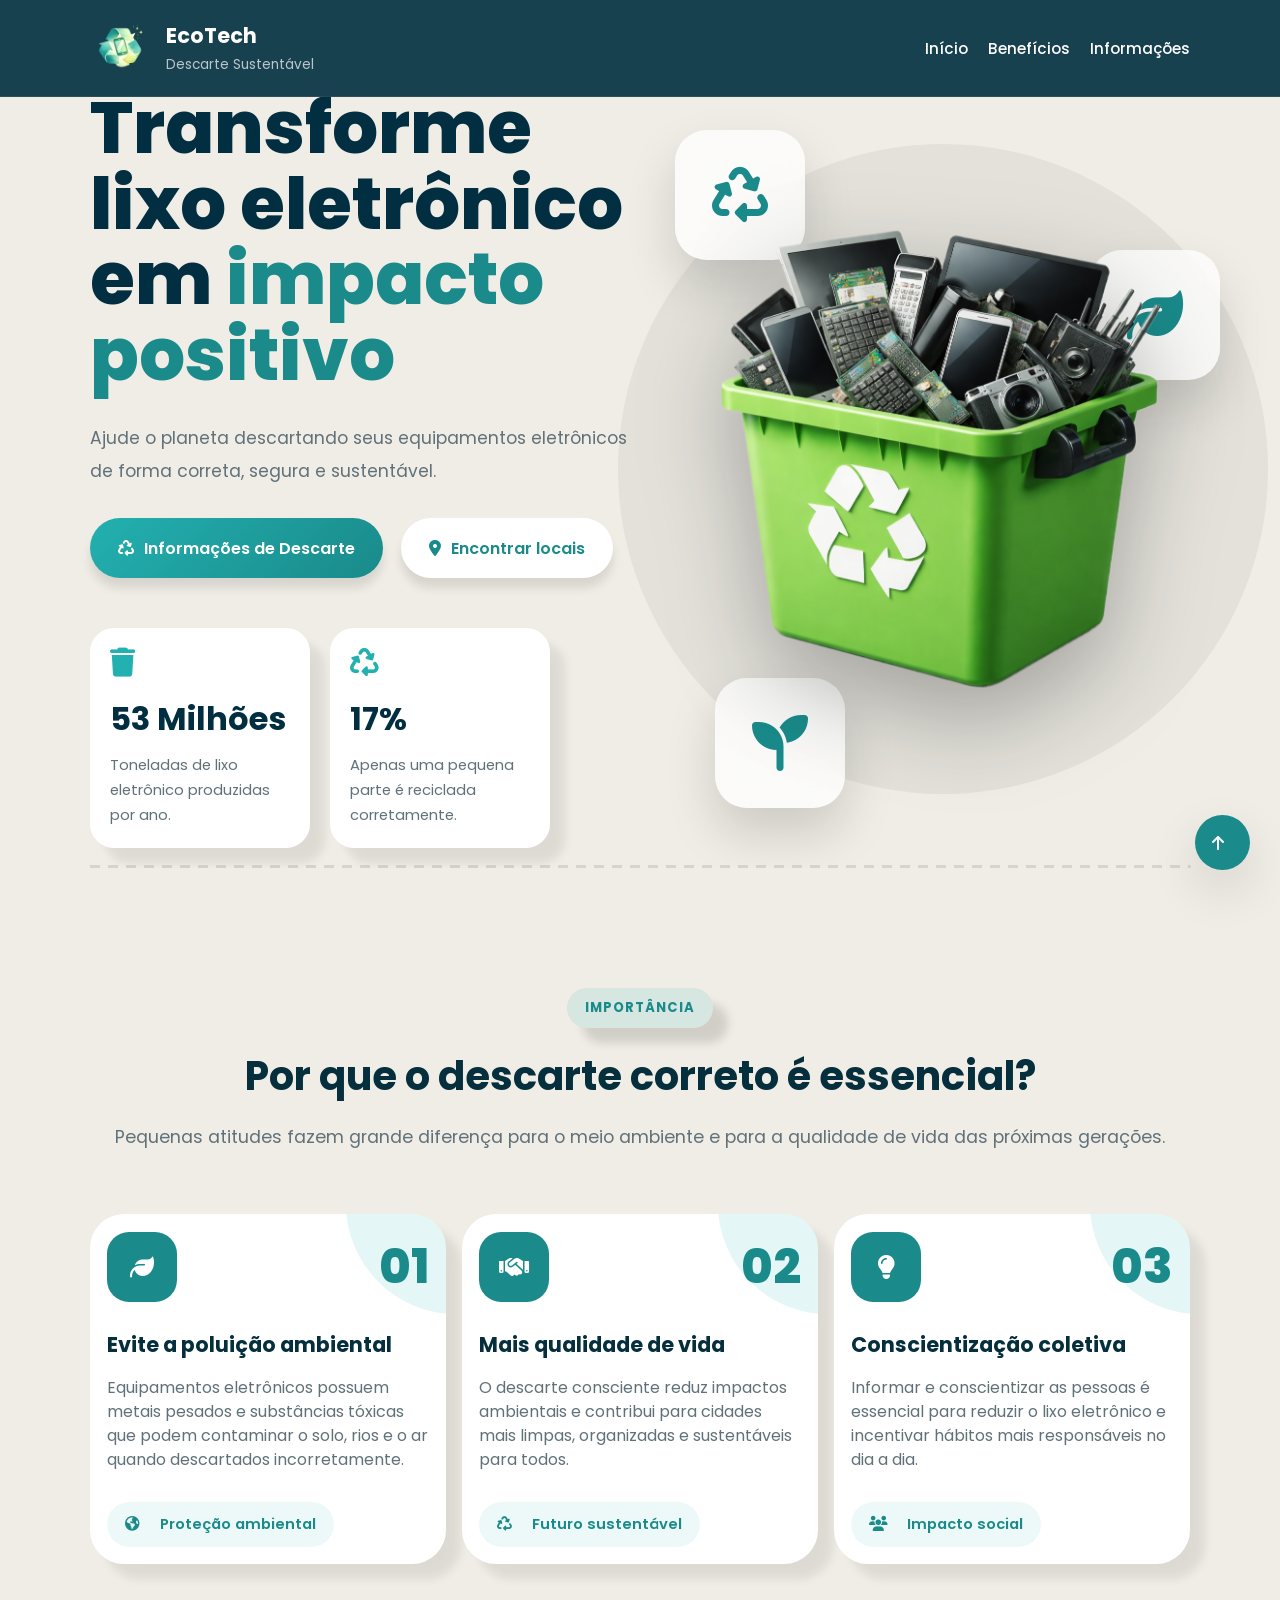
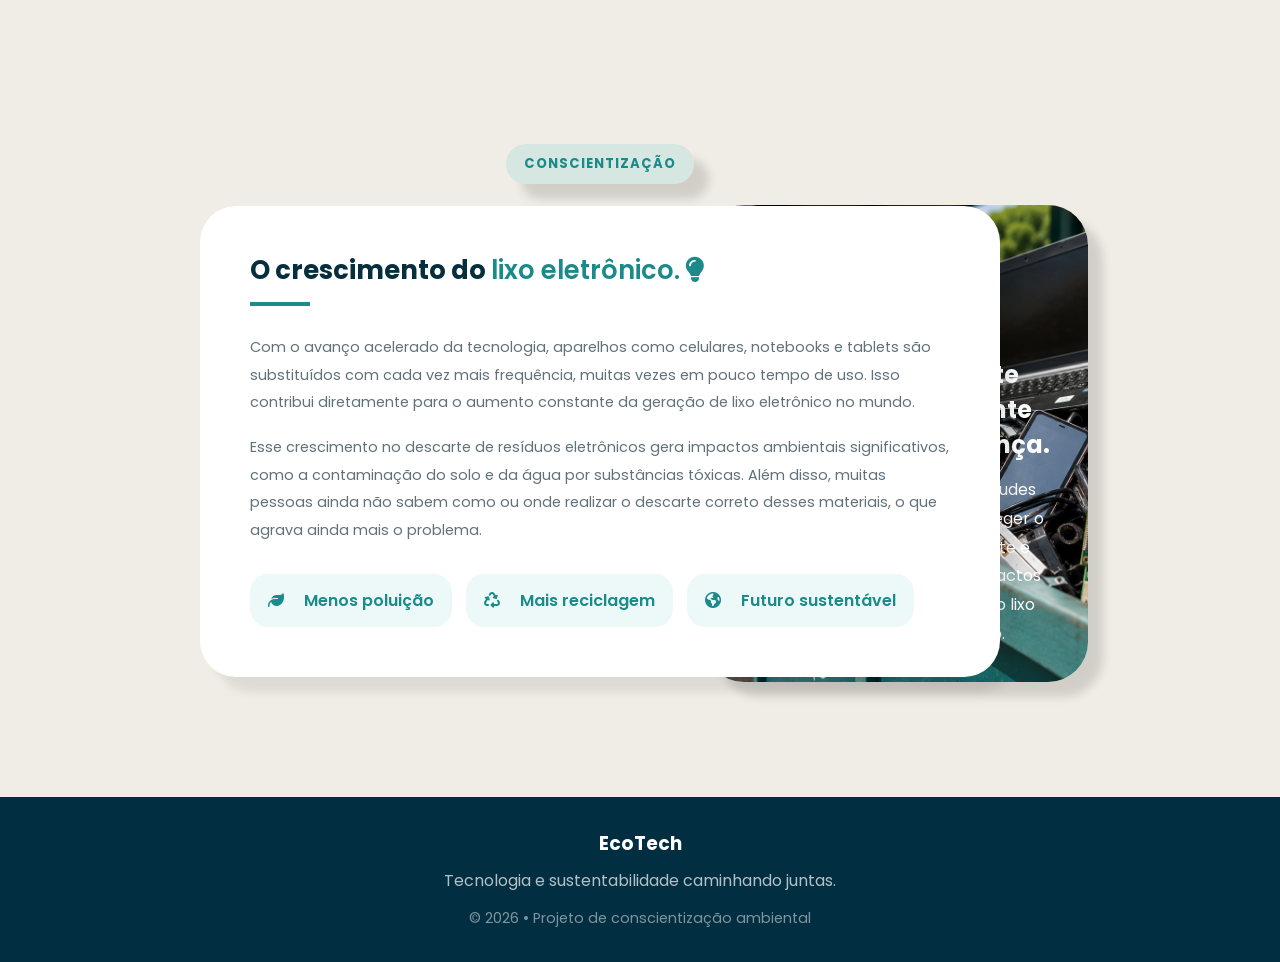
==== commit e84322db: "Update" ====
--- a/index.html
+++ b/index.html
@@ -87,9 +87,17 @@
       </div>
 
       <div class="hero__image-area">
-        <div class="hero__circle hero__circle--1"></div>
-        <div class="hero__circle hero__circle--2"></div>
-        <div class="hero__circle hero__circle--3"></div>
+        <div class="hero__icon hero__icon--1">
+          <i class="fa-solid fa-recycle"></i>
+        </div>
+
+        <div class="hero__icon hero__icon--2">
+          <i class="fa-solid fa-leaf"></i>
+        </div>
+
+        <div class="hero__icon hero__icon--3">
+          <i class="fa-solid fa-seedling"></i>
+        </div>
 
         <img
           src="imagens/LixoEletronico.png"
@@ -190,7 +198,10 @@
         <span class="section-tag">CONSCIENTIZAÇÃO</span>
 
         <div class="info__content">
-          <h2>O crescimento do lixo eletrônico.</h2>
+          <h2>
+            O crescimento do <span>lixo eletrônico.</span>
+            <i class="fa-solid fa-lightbulb"></i>
+          </h2>
 
           <p class="info__text">
             Com o avanço acelerado da tecnologia, aparelhos como celulares,
--- a/css/style.css
+++ b/css/style.css
@@ -150,7 +150,7 @@
 .hero {
   position: relative;
 
-  min-height: 100vh;
+  min-height: auto;
 
   display: grid;
   grid-template-columns: 1.1fr 1fr;
@@ -158,7 +158,7 @@
 
   gap: 60px;
 
-  padding: 110px 7% 40px;
+  padding: 90px 7% 20px;
 
   overflow: hidden;
 
@@ -201,7 +201,7 @@
 }
 
 .hero__title {
-  font-size: 5.5em;
+  font-size: 4.5em;
 
   line-height: 1.05;
 
@@ -347,11 +347,31 @@
   min-width: 0;
 }
 
+.hero__image-area::before {
+  content: "";
+
+  position: absolute;
+
+  width: 650px;
+  height: 650px;
+
+  border-radius: 50%;
+
+  background: #9e9c9627;
+
+  top: 50%;
+  left: 50%;
+
+  transform: translate(-50%, -50%);
+
+  z-index: 1;
+}
+
 .hero__image {
   position: relative;
   z-index: 5;
 
-  width: 600px;
+  width: 550px;
   height: auto;
   max-width: 100%;
   object-fit: contain;
@@ -367,52 +387,69 @@
   transform: translateY(-10px) rotate(-1deg);
 }
 
-.hero__circle {
+.hero__icon {
   position: absolute;
 
-  border-radius: 50%;
-}
-
-.hero__circle--1 {
-  width: 550px;
-  height: 550px;
-
-  background: rgba(0, 0, 0, 0.048);
-
-  animation: float 7s ease-in-out infinite;
-}
-
-.hero__circle--2 {
-  width: 160px;
-  height: 160px;
-
-  background: rgba(0, 0, 0, 0.048);
-
-  top: 50px;
-  right: 10px;
-}
-
-.hero__circle--3 {
-  width: 90px;
-  height: 90px;
-
-  background: rgba(0, 0, 0, 0.048);
-
-  bottom: 100px;
-  left: 10px;
-}
-
-@keyframes pulse {
+  width: 130px;
+  height: 130px;
+
+  border-radius: 32px;
+
+  background: rgba(255, 255, 255, 0.75);
+
+  backdrop-filter: blur(14px);
+
+  display: flex;
+  align-items: center;
+  justify-content: center;
+
+  box-shadow: 0 25px 50px rgba(0, 0, 0, 0.15);
+
+  z-index: 2;
+
+  animation: floatIcon 5s ease-in-out infinite;
+}
+
+.hero__icon i {
+  font-size: 3.5rem;
+
+  color: var(--teal);
+
+  margin: 0;
+}
+
+/* POSIÇÕES */
+.hero__icon--1 {
+  top: 40px;
+  left: -20px;
+}
+
+.hero__icon--2 {
+  top: 160px;
+  right: -30px;
+
+  animation-delay: 1s;
+}
+
+.hero__icon--3 {
+  bottom: 40px;
+  left: 20px;
+
+  animation-delay: 2s;
+}
+
+/* ANIMAÇÃO */
+@keyframes floatIcon {
   0% {
-    transform: scale(1);
+    transform: translateY(0px);
   }
 
   50% {
-    transform: scale(1.15);
+    transform: translateY(-14px);
   }
 
   100% {
-    transform: scale(1);
+    transform: translateY(0px);
   }
 }
 
@@ -437,6 +474,8 @@
   letter-spacing: 1px;
 
   margin-bottom: 18px;
+
+  box-shadow: 15px 15px 10px rgba(0, 0, 0, 0.13);
 }
 
 .section-header {
@@ -461,12 +500,20 @@
   position: relative;
 }
 
+.benefits h2 {
+  font-size: 2.5rem;
+}
+
+.benefits p {
+  font-size: 1.1rem;
+}
+
 .benefits__grid {
   display: grid;
 
   grid-template-columns: repeat(auto-fit, minmax(320px, 1fr));
 
-  gap: 32px;
+  gap: 16px;
 }
 
 /* CARD */
@@ -477,7 +524,11 @@
 
   border-radius: 34px;
 
-  padding: 38px;
+  padding: 17px;
+
+  width: 100%;
+  max-width: 400px;
+  height: auto;
 
   overflow: hidden;
 
@@ -545,7 +596,7 @@
 
 /* TEXT */
 .benefit-card h3 {
-  font-size: 1.7rem;
+  font-size: 1.3rem;
 
   margin-bottom: 18px;
 
@@ -558,7 +609,8 @@
 .benefit-card p {
   color: var(--muted);
 
-  line-height: 1.9;
+  font-size: 1rem;
+  line-height: 1.5;
 
   position: relative;
   z-index: 2;
@@ -622,25 +674,43 @@
 .info {
   padding: 60px 7% 120px;
 
+  position: relative;
+
   display: grid;
-  grid-template-columns: 1fr 1fr;
 
   gap: 50px;
 
   align-items: stretch;
+}
+
+.info::before {
+  content: "";
+
+  position: absolute;
+
+  width: 220px;
+  height: 220px;
+
+  border-radius: 50%;
+
+  top: -120px;
+  right: -120px;
 }
 
 /* LEFT */
 .info__left {
+  max-width: 800px;
   display: flex;
   flex-direction: column;
-
-  align-items: flex-start;
+  position: relative;
+  z-index: 2;
+  left: 10%;
 }
 
 .info .section-tag {
   width: fit-content;
-
+  text-align: center;
+  margin: 0 auto;
   margin-bottom: 22px;
 }
 
@@ -657,7 +727,7 @@
 }
 
 .info__content h2 {
-  font-size: clamp(2.2rem, 4vw, 4rem);
+  font-size: clamp(1.5rem, 2vw, 2.5rem);
 
   line-height: 1.1;
 
@@ -680,9 +750,19 @@
 .info__content p {
   color: var(--muted);
 
+  font-size: 0.9rem;
   line-height: 1.9;
 
   margin-bottom: 18px;
+}
+
+.info__content span {
+  font-weight: 600;
+  color: var(--teal);
+}
+
+.info__content i {
+  color: var(--teal);
 }
 
 /* MINI CARDS */
@@ -720,60 +800,92 @@
 
 /* RIGHT */
 .info__right {
+  position: absolute;
+  right: 15%;
+  top: 17%;
+
+  overflow: visible;
+
+  transform: translateY(-50%) translateX(120px);
+  width: 30%;
+  z-index: 1;
+
+  height: 635px;
+}
+
+.info__image {
   position: relative;
 
-  overflow: hidden;
-
-  border-radius: 36px;
-
-  min-height: 100%;
+  width: 100%;
+  height: 75%;
+
+  border-radius: 40px;
+
+  object-fit: cover;
 
   box-shadow: 15px 15px 10px rgba(0, 0, 0, 0.13);
-}
-
-.info__image {
-  width: 100%;
-  height: 100%;
-
-  object-fit: cover;
-
-  transition: 0.5s ease;
-}
-
-.info__right:hover .info__image {
-  transform: scale(1.05);
+
+  z-index: 2;
 }
 
 /* OVERLAY */
 .info__overlay {
+  display: flex;
+  flex-direction: column;
+  justify-content: center;
+  align-items: center;
+
+  text-align: center;
+
   position: absolute;
-
-  left: 0;
-  right: 0;
-  bottom: 0;
-
-  padding: 36px;
-
-  background: linear-gradient(
-    to top,
-    rgba(1, 46, 64, 0.95),
-    rgba(1, 46, 64, 0.2),
-    transparent
-  );
-
-  color: white;
+  inset: 0;
+
+  z-index: 3;
+  border-radius: 40px;
+
+  padding-left: 90px;
+  padding-right: 36px;
 }
 
 .info__overlay h3 {
-  font-size: 1.7rem;
-
+  font-size: 1.5rem;
+  color: var(--white);
+  order: 2;
+  text-align: center;
+  margin-left: 80px;
   margin-bottom: 14px;
 }
 
 .info__overlay p {
-  color: rgba(255, 255, 255, 0.78);
-
+  color: var(--white);
+  order: 3;
+  text-align: center;
+  word-break: break-word;
+  overflow-wrap: break-word;
+  margin-left: 80px;
   line-height: 1.8;
+  margin-bottom: 15vh;
+}
+
+.info__overlay i {
+  order: 1;
+
+  font-size: 2rem;
+
+  background: white;
+
+  color: var(--teal);
+
+  width: 70px;
+  height: 70px;
+
+  border-radius: 50%;
+
+  display: flex;
+  align-items: center;
+  justify-content: center;
+
+  margin-bottom: 25px;
 }
 
 /* ========================================
@@ -866,75 +978,164 @@
 ======================================== */
 
 @media (max-width: 1024px) {
+  /* ================= GLOBAL AJUSTE ================= */
+  .section-header h2 {
+    font-size: 3rem;
+  }
+
+  .section-header p {
+    font-size: 1.05rem;
+    margin-bottom: 40px;
+  }
+
+  /* ================= NAVBAR ================= */
+  .navbar {
+    padding: 16px 6%;
+  }
+
+  .navbar__menu {
+    gap: 16px;
+  }
+
+  .navbar__menu a {
+    font-size: 0.9rem;
+  }
+
+  .btn-nav {
+    height: 48px;
+    padding: 0 18px;
+  }
+
+  /* ================= HERO ================= */
   .hero {
-    display: flex;
-    flex-direction: column;
-    text-align: center;
+    grid-template-columns: 1fr 1fr;
+    gap: 30px;
+    padding: 100px 6% 40px;
+  }
+
+  .hero__title {
+    font-size: 3.4rem;
+  }
+
+  .hero__subtitle {
+    font-size: 1rem;
+    max-width: 100%;
+  }
+
+  .hero__number-card {
+    width: 200px;
+  }
+
+  .hero__image {
+    width: 460px;
+  }
+
+  .hero__icon {
+    width: 100px;
+    height: 100px;
+  }
+
+  .hero__icon i {
+    font-size: 2.6rem;
+  }
+
+  /* ================= BENEFITS ================= */
+  .benefits {
+    padding: 90px 6%;
+  }
+
+  .benefits__grid {
+    grid-template-columns: repeat(2, 1fr);
+    gap: 24px;
+  }
+
+  .benefit-card {
+    width: 100%;
+    height: auto;
+    padding: 30px;
+  }
+
+  .benefit-card h3 {
+    font-size: 1.5rem;
+  }
+
+  .benefit-card p {
+    font-size: 0.95rem;
+  }
+
+  .benefit-card__number {
+    font-size: 2.6rem;
+  }
+
+  /* ================= INFO ================= */
+  .info {
+    padding: 80px 6%;
     gap: 40px;
   }
 
-  .hero__content {
-    order: 2;
-    margin-top: -80px;
-  }
-
-  .hero__image-area {
-    order: 1;
+  .info__left {
+    left: 0;
+    max-width: 100%;
+  }
+
+  .info__content {
+    padding: 35px;
+  }
+
+  .info__mini-cards {
+    justify-content: center;
+  }
+
+  .info__right {
+    position: relative;
     width: 100%;
-    margin-top: -70px;
-    display: flex;
-    justify-content: center;
-  }
-
-  .hero__numbers {
-    display: flex;
-    flex-direction: column;
-    align-items: center;
-    justify-content: center;
-    gap: 12px;
-  }
-
-  .hero__circle--1 {
-    display: flex;
-    height: 30px;
-    width: 150px;
-    top: 300px;
-  }
-
-  .hero__circle--2,
-  .hero__circle--3 {
-    display: none;
-  }
-
-  .hero__title {
-    font-size: 3.2rem;
-  }
-
-  .hero__image {
-    max-width: 380px;
-  }
-
+    height: 460px;
+    right: auto;
+    top: auto;
+    transform: none;
+    margin-top: 20px;
+  }
+
+  .info__overlay {
+    padding: 25px;
+  }
+
+  .info__overlay h3 {
+    font-size: 1.4rem;
+  }
+
+  .info__overlay p {
+    font-size: 0.95rem;
+  }
+
+  .hero,
+  .benefits,
   .info {
-    grid-template-columns: 1fr;
-  }
-
-  .info__left {
-    order: 1;
-  }
-
-  .info__right {
-    order: 2;
-  }
-}
-
-/* ========================================
-   MOBILE (até 768px)
-======================================== */
-
-@media (min-width: 481px) and (max-width: 768px) {
+    overflow: hidden;
+  }
+}
+
+@media (max-width: 768px) {
+  /* NAVBAR */
   .navbar {
-    flex-direction: row;
+    padding: 16px 5%;
     justify-content: space-between;
+  }
+
+  .navbar__brand {
+    gap: 10px;
+  }
+
+  .navbar__brand img {
+    width: 46px;
+  }
+
+  .navbar__brand h2 {
+    font-size: 1.1rem;
+  }
+
+  .navbar__brand span {
+    font-size: 0.72rem;
   }
 
   .navbar__toggle {
@@ -951,243 +1152,366 @@
     top: 80px;
     left: 0;
     right: 0;
-
     background: rgba(1, 46, 64, 0.98);
-
     flex-direction: column;
     align-items: center;
-
     gap: 20px;
-
     padding: 20px 0;
-
-    z-index: 999;
-
-    /* 👇 ANIMAÇÃO INICIAL (FECHADO) */
     opacity: 0;
     transform: translateY(-20px);
     pointer-events: none;
-
     transition: 0.35s ease;
   }
 
-  /* 👇 ABERTO COM ANIMAÇÃO */
   .navbar__menu.active {
     opacity: 1;
+    visibility: visible;
+    pointer-events: auto;
     transform: translateY(0);
-    pointer-events: auto;
   }
 
   .navbar__menu a {
+    width: 100%;
+    text-align: center;
+    padding: 12px;
+    font-size: 0.95rem;
+  }
+
+  .btn-nav {
+    width: 100%;
+    justify-content: center;
+  }
+
+  /* HERO */
+  .hero {
+    display: flex;
+    flex-direction: column;
+    align-items: center;
+    text-align: center;
+    gap: 5px;
+    padding: 50px 5% 40px;
+  }
+
+  .hero__content {
+    order: 2;
+    margin-top: -50px;
+    width: 100%;
+    display: flex;
+    flex-direction: column;
+    align-items: center;
+  }
+
+  .hero__title {
+    font-size: 2.2rem;
+  }
+
+  .hero__subtitle {
+    font-size: 1rem;
+    max-width: 700px;
+  }
+
+  .hero__actions {
+    flex-direction: column;
+    align-items: center;
+    justify-content: center;
+    width: 90%;
+  }
+
+  .btn {
+    width: 100%;
+  }
+
+  .hero__numbers {
+    width: 100%;
+    display: flex;
+    flex-direction: column;
+    align-items: center;
+    gap: 16px;
+  }
+
+  .hero__number-card {
+    width: 90%;
+    max-width: 550px;
+  }
+
+  .hero__image-area {
+    order: 1;
+    position: relative;
+    width: 100%;
+    display: flex;
+    justify-content: center;
+    align-items: center;
+    margin-top: -30px;
+  }
+
+  .hero__image-area::before {
+    margin: 0 auto;
+    width: 30vh;
+    height: 30vh;
+  }
+
+  .hero__image {
+    width: 260px;
+    max-width: 100%;
+    position: relative;
+    z-index: 3;
+  }
+
+  .hero__icon {
+    width: 70px;
+    height: 70px;
+  }
+
+  .hero__icon i {
+    font-size: 1.8rem;
+  }
+
+  .hero__icon--1 {
+    top: 100px;
+    left: 17%;
+  }
+
+  .hero__icon--2 {
+    top: 15vh;
+    right: 20%;
+  }
+
+  .hero__icon--3 {
+    bottom: 60px;
+    left: 19%;
+  }
+
+  /* BENEFITS */
+  /* ================================
+   BENEFITS (UNIFICADO 480 STYLE)
+================================ */
+  .benefits {
+    padding: 50px 5% 50px;
+  }
+  .benefits__grid {
+    grid-template-columns: 1fr !important;
+    gap: 10px !important;
+  }
+
+  .benefit-card {
+    width: 78% !important;
+    max-width: 100% !important;
+    height: auto !important;
+    margin: 0 auto !important;
+  }
+
+  /* REMOVE comportamento que desloca cards */
+  .benefit-card:last-child {
+    grid-column: auto !important;
+    max-width: 100% !important;
+    margin: 0 auto !important;
+  }
+
+  .benefit-card {
+    width: 65% !important;
+    max-width: 100%;
+    height: 90% !important;
+    margin: 0 auto;
+  }
+
+  .benefit-card h3 {
+    font-size: 1.5rem;
+  }
+
+  .benefit-card p {
+    font-size: 0.9rem;
+    margin-bottom: -10px;
+  }
+
+  .benefit-card__number {
+    font-size: 2.5rem;
+  }
+
+  .benefit-card i {
+    font-size: 1.3rem;
+    width: 60px;
+    height: 60px;
+  }
+
+  .benefit-card__footer {
+    display: flex;
+    flex-direction: column;
+    align-items: center;
+    justify-content: center;
+    gap: 10px;
+    text-align: center;
+    margin-bottom: 30px;
+  }
+
+  .benefit-card__footer span {
+    display: inline-flex;
+    align-items: center;
+    justify-content: center;
+    gap: 6px;
     font-size: 0.85rem;
-  }
-
-  .btn-nav {
-    height: 44px;
-    padding: 0 18px;
-  }
-
-  .hero {
-    padding: 120px 5% 40px;
-  }
-
-  .hero__image-area {
+    line-height: 1;
+    padding: 10px 10px;
+    margin: 0 auto;
+    background: rgba(35, 176, 176, 0.08);
+    border-radius: 999px;
+  }
+
+  .benefit-card__footer i {
+    display: flex;
+    align-items: center;
+    justify-content: center;
+    font-size: 1rem;
+    width: 18px;
+    height: 18px;
+    margin: 0;
+  }
+
+  .section-header h2 {
+    font-size: 2rem;
+  }
+
+  .section-header p {
+    font-size: 1rem;
+    margin-bottom: 30px;
+  }
+
+  .section-tag {
+    text-align: center;
+  }
+
+  /* INFO */
+  .info {
+    padding: 50px 5% 20px;
+    display: flex;
+    flex-direction: column;
+    overflow: hidden;
+    gap: 35px;
+  }
+
+  .info__left {
+    padding: 0 5%;
+    display: flex;
+    flex-direction: column;
     position: relative;
     z-index: 2;
-  }
-
-  .hero__image {
-    position: relative;
-    z-index: 3;
-  }
-
-  .hero__title {
-    font-size: 2.6rem;
-  }
-
-  .hero__subtitle {
-    font-size: 1rem;
-  }
-
-  .hero__circle--1 {
-    position: absolute;
-
-    display: block;
-
-    width: 220px;
-    height: 50px;
-
-    top: 430px;
-    left: 50%;
-
-    transform: translateX(-50%);
-
-    border-radius: 50%;
-
-    background: rgba(0, 0, 0, 0.05);
-
-    z-index: 1;
-  }
-
-  .hero__circle--2,
-  .hero__circle--3 {
-    display: none;
-  }
-
-  .benefits {
-    padding: 80px 5%;
-  }
-
-  .section-header h2 {
-    font-size: 2.4rem;
-  }
-
-  .section-header p {
-    font-size: 1rem;
+    left: 0 !important;
+    margin: 0 auto;
+    align-items: center;
+    text-align: center;
+    order: 1;
+  }
+
+  .info__left .section-tag {
+    text-align: center;
+    margin: 0 auto 20px;
+  }
+
+  .info__content {
+    padding: 22px;
+  }
+
+  .info__mini-card {
+    padding: 5px 8px;
+    font-size: 0.7rem;
+    border-radius: 999px;
   }
 
   .info__mini-cards {
     justify-content: center;
   }
 
-  .benefit-card {
-    padding: 22px;
-    border-radius: 24px;
-  }
-
-  .benefit-card h3 {
-    font-size: 1.3rem;
-  }
-
-  .benefit-card p {
-    font-size: 0.9rem;
-    line-height: 1.6;
-  }
-
-  .benefit-card__top i {
-    width: 55px;
-    height: 55px;
-    font-size: 1.2rem;
-  }
-
-  .benefit-card__number {
-    font-size: 2.2rem;
-  }
-
-  .info__mini-card {
-    padding: 8px 12px;
-    font-size: 0.8rem;
-  }
-
-  .info__mini-card i {
-    font-size: 0.85rem;
-  }
-
-  /* BOTÕES CENTRALIZADOS */
-  .hero__actions {
-    justify-content: center;
-  }
-
-  /* NUMBER CARDS 100% */
-  .hero__number-card {
-    width: 100%;
-    max-width: 500px;
-  }
-
-.hero::after {
-  content: "";
-
-  position: absolute;
-  left: 50%;
-  bottom: 0;
-  transform: translateX(-50%);
-
-  width: 86%;
-  height: 3px;
-
-  background: repeating-linear-gradient(
-    90deg,
-    #0000001a 0px,
-    #0000001a 10px,
-    transparent 10px,
-    transparent 18px
-  );
-}
-
-  /* BENEFITS:
-   2 EM CIMA + 1 CENTRALIZADO */
-  .benefits__grid {
-    display: grid;
-    grid-template-columns: repeat(2, 1fr);
-    gap: 24px;
-  }
-
-  /* terceiro card centralizado */
-  .benefit-card:last-child {
-    grid-column: 1 / -1;
-    max-width: 420px;
+  .info__text--more {
+    display: none;
+  }
+
+  .info__right {
+    order: 2;
+    left: 0 !important;
     margin: 0 auto;
-  }
-
-  /* SECTION TAGS CENTRALIZADAS */
-  .info__left .section-tag {
-    margin: 0 auto 22px;
+    bottom: 100px;
+    position: relative;
+    display: flex;
+    flex-direction: column;
+    align-items: center;
     text-align: center;
-  }
-  .info__right {
-    border-radius: 50%;
-
-    overflow: hidden;
-
-    position: relative;
-
-    margin: 0 auto;
-
-    width: 600px;
-    height: 450px;
-
-    display: flex;
-    justify-content: center;
-    align-items: center;
+    transform: none;
+    top: auto;
+    right: auto;
+  }
+
+  .info__image {
+    width: 90%;
+    height: 70%;
+    object-fit: cover;
   }
 
   .info__overlay {
     display: flex;
     flex-direction: column;
     align-items: center;
-    justify-content: center;
-    width: 100%;
-    height: 100%;
     text-align: center;
-    background: #012e406c;
-    gap: 10px;
+    padding: 17px;
+    width: 90% !important;
+    margin: 0 auto;
+    height: 35vh !important;
   }
 
   .info__overlay i {
-    font-size: 2rem;
-
+    font-size: 1.3rem;
     color: var(--teal);
-
+    margin-top: 10px !important;
+    order: 1;
     background: white;
-
-    padding: 10px;
-
-    border-radius: 50%;
-
-    margin: 0;
-
-    order: 1;
+    width: 50px;
+    height: 50px;
+    border-radius: 999px;
+    align-self: center;
   }
 
   .info__overlay h3 {
-    margin: 0;
-
+    margin-bottom: 10px;
+    margin: 0 auto;
+    margin-top: 10px !important;
+    text-align: center;
+    font-size: 1.2rem;
     order: 2;
   }
 
   .info__overlay p {
-    margin: 0;
+    font-size: 0.85rem;
+    margin-top: 10px !important;
     order: 3;
+  }
+
+  /* FOOTER */
+  .footer {
+    padding: 20px;
+  }
+
+  .footer h3 {
+    font-size: 1.5rem;
+    margin-bottom: 20px;
+  }
+
+  .footer p {
+    font-size: 0.85rem;
+    color: var(--muted);
+    white-space: nowrap;
+  }
+
+  .footer span {
+    font-size: 0.7rem;
+    opacity: 0.8;
+    margin-bottom: 10px;
+  }
+
+  .back-to-top {
+    width: 48px;
+    height: 48px;
+  }
+
+  .back-to-top:active {
+    transform: scale(0.92);
   }
 }
 
@@ -1195,6 +1519,80 @@
    CELULAR PEQUENO (até 480px)
 ======================================== */
 @media (max-width: 480px) {
+  .navbar {
+    padding: 16px 5%;
+  }
+
+  .navbar__brand {
+    gap: 10px;
+  }
+
+  .navbar__brand img {
+    width: 46px;
+  }
+
+  .navbar__brand h2 {
+    font-size: 1.1rem;
+  }
+
+  .navbar__brand span {
+    font-size: 0.72rem;
+  }
+
+  .navbar__toggle {
+    display: block;
+  }
+
+  .navbar__menu {
+    position: absolute;
+
+    top: 80px;
+    left: 0;
+    right: 0;
+
+    background: rgba(1, 46, 64, 0.98);
+
+    flex-direction: column;
+    align-items: center;
+
+    gap: 20px;
+
+    padding: 20px 0;
+
+    opacity: 0;
+
+    transform: translateY(-20px);
+
+    pointer-events: none;
+
+    transition: 0.35s ease;
+  }
+
+  .navbar__menu.active {
+    opacity: 1;
+
+    visibility: visible;
+
+    pointer-events: auto;
+
+    transform: translateY(0);
+  }
+
+  .navbar__menu a {
+    width: 100%;
+
+    text-align: center;
+
+    padding: 12px;
+
+    font-size: 0.95rem;
+  }
+
+  .btn-nav {
+    width: 100%;
+
+    justify-content: center;
+  }
   .hero__title {
     font-size: 2.2rem;
   }
@@ -1205,7 +1603,10 @@
 
   .hero__actions {
     flex-direction: column;
-    width: 100%;
+    align-items: center;
+    justify-content: center;
+
+    width: 90%;
   }
 
   .hero__image {
@@ -1213,11 +1614,134 @@
   }
 
   .hero__number-card {
-    width: 100%;
-  }
-
+    width: 90%;
+  }
+
+  .hero__image-area {
+    position: relative;
+
+    display: flex;
+    justify-content: center;
+    align-items: center;
+  }
+
+  .hero__icon {
+    width: 70px;
+    height: 70px;
+  }
+
+  .hero__icon i {
+    font-size: 1.8rem;
+  }
+
+  .hero__icon--1 {
+    top: 100px;
+    left: 20px;
+  }
+
+  .hero__icon--2 {
+    top: 15vh;
+    right: 40px;
+  }
+
+  .hero__icon--3 {
+    bottom: 60px;
+    left: 50px;
+  }
+
+  .hero__image-area::before {
+    margin: 0 auto;
+    width: 30vh;
+    height: 30vh;
+  }
+
+  .benefits__grid {
+    display: grid;
+    grid-template-columns: 1fr;
+    gap: 5px;
+  }
+
+  /* REMOVE O LAYOUT DO TABLET */
+  .benefit-card:last-child {
+    grid-column: auto;
+    max-width: 100%;
+  }
+
+  /* CARDS */
   .benefit-card {
-    padding: 28px;
+    width: 78% !important;
+    max-width: 100%;
+    height: 90%;
+
+    margin: 0 auto;
+  }
+
+  .benefit-card h3 {
+    font-size: 1.3rem;
+  }
+
+  .benefit-card p {
+    font-size: 0.9rem;
+    margin-bottom: -10px;
+  }
+
+  .benefit-card__number {
+    font-size: 2.5rem;
+  }
+
+  .benefit-card i {
+    font-size: 1.3rem;
+    width: 60px;
+    height: 60px;
+  }
+
+  .benefit-card__footer {
+    display: flex;
+    flex-direction: column;
+    align-items: center;
+    justify-content: center;
+    gap: 10px;
+    text-align: center;
+
+    margin-bottom: 30px;
+  }
+
+  .benefit-card__footer span {
+    display: inline-flex;
+    align-items: center;
+    justify-content: center;
+    gap: 6px;
+
+    font-size: 0.75rem;
+    line-height: 1;
+
+    padding: 10px 10px;
+    margin: 0 auto;
+
+    background: rgba(35, 176, 176, 0.08);
+    border-radius: 999px;
+  }
+
+  .benefit-card__footer i {
+    display: flex;
+    align-items: center;
+    justify-content: center;
+
+    font-size: 1rem;
+    width: 18px;
+    height: 18px;
+
+    margin: 0; /* importante */
+  }
+  .benefits {
+    padding: 35px 5%;
+  }
+
+  .info {
+    padding: 50px 5% 20px;
+    display: flex;
+    flex-direction: column;
+    overflow: hidden;
   }
 
   .info__content {
@@ -1234,28 +1758,13 @@
     font-size: 2rem;
   }
 
+  .section-header p {
+    font-size: 1rem;
+    margin-bottom: 30px;
+  }
+
   .info__text--more {
     display: none;
-  }
-
-  .benefits::after {
-    content: "";
-
-    position: absolute;
-    left: 50%;
-    bottom: 0;
-    transform: translateX(-50%);
-
-    width: 86%;
-    height: 3px;
-
-    background: repeating-linear-gradient(
-      90deg,
-      #0000001a 0px,
-      #0000001a 10px,
-      transparent 10px,
-      transparent 18px
-    );
   }
 
   .section-tag {
@@ -1268,7 +1777,30 @@
   }
 
   .info__left {
-    margin-bottom: 30px;
+    max-width: 800px;
+    display: flex;
+    flex-direction: column;
+    position: relative;
+    z-index: 2;
+    left: 0 !important;
+    margin: 0 auto;
+    align-items: center;
+    text-align: center;
+    order: 1;
+  }
+
+  .info__right {
+    order: 2;
+    width: 100%;
+    height: 60%;
+    left: 0 !important;
+    margin: 0 auto;
+    bottom: 100px;
+    position: relative;
+    display: flex;
+    flex-direction: column;
+    align-items: center;
+    text-align: center;
   }
 
   .info__overlay {
@@ -1277,28 +1809,33 @@
     align-items: center;
     text-align: center;
     padding: 17px;
-    background: #012e4059;
   }
 
   .info__overlay i {
-    font-size: 1.6rem;
+    font-size: 1.3rem;
     color: var(--teal);
     margin-bottom: 12px;
+    margin-top: 50px;
     order: 1;
     background: white;
-    padding: 8px;
+    width: 50px;
+    height: 50px;
     border-radius: 999px;
     align-self: center;
   }
 
   .info__overlay h3 {
     margin-bottom: 10px;
+    text-align: center !important;
+    margin: 0 auto;
     font-size: 1.2rem;
     order: 2;
   }
 
   .info__overlay p {
     font-size: 0.85rem;
+    margin: 0 auto;
+    text-align: center !important;
     order: 3;
   }
 
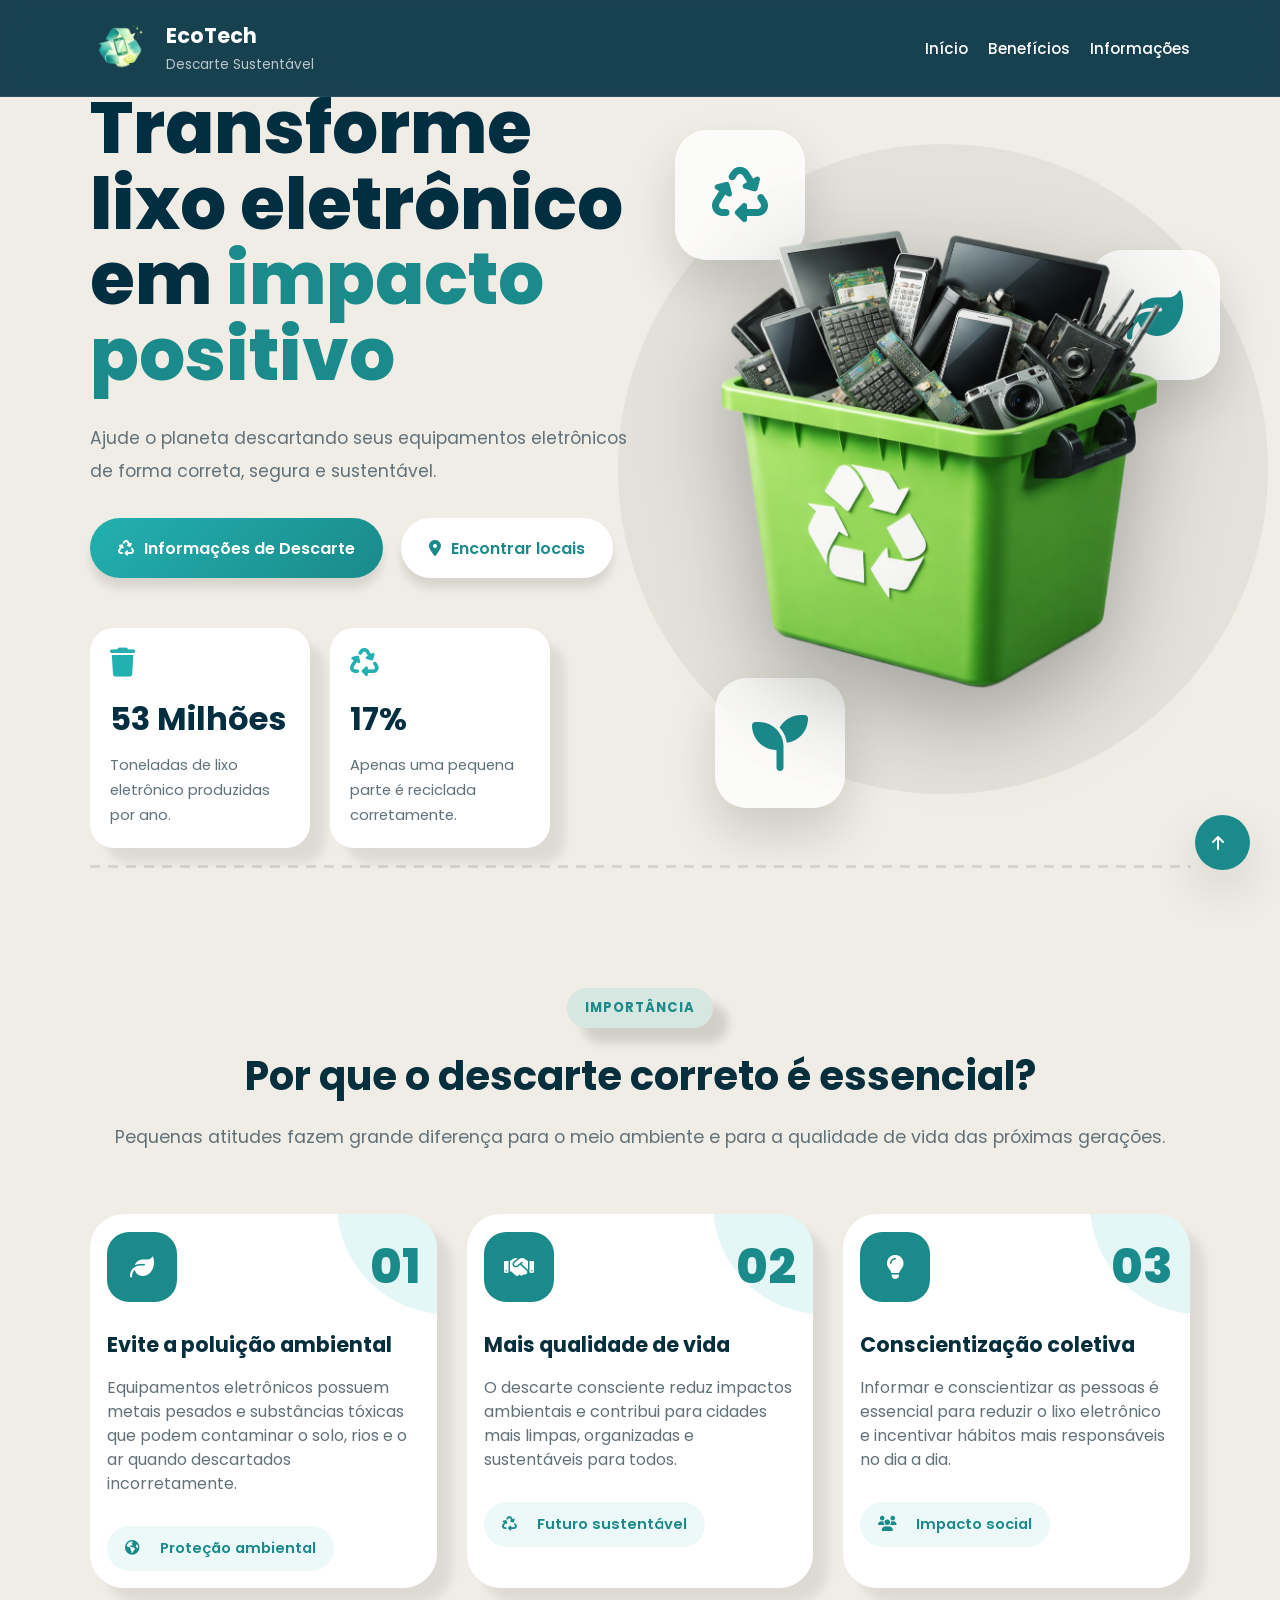
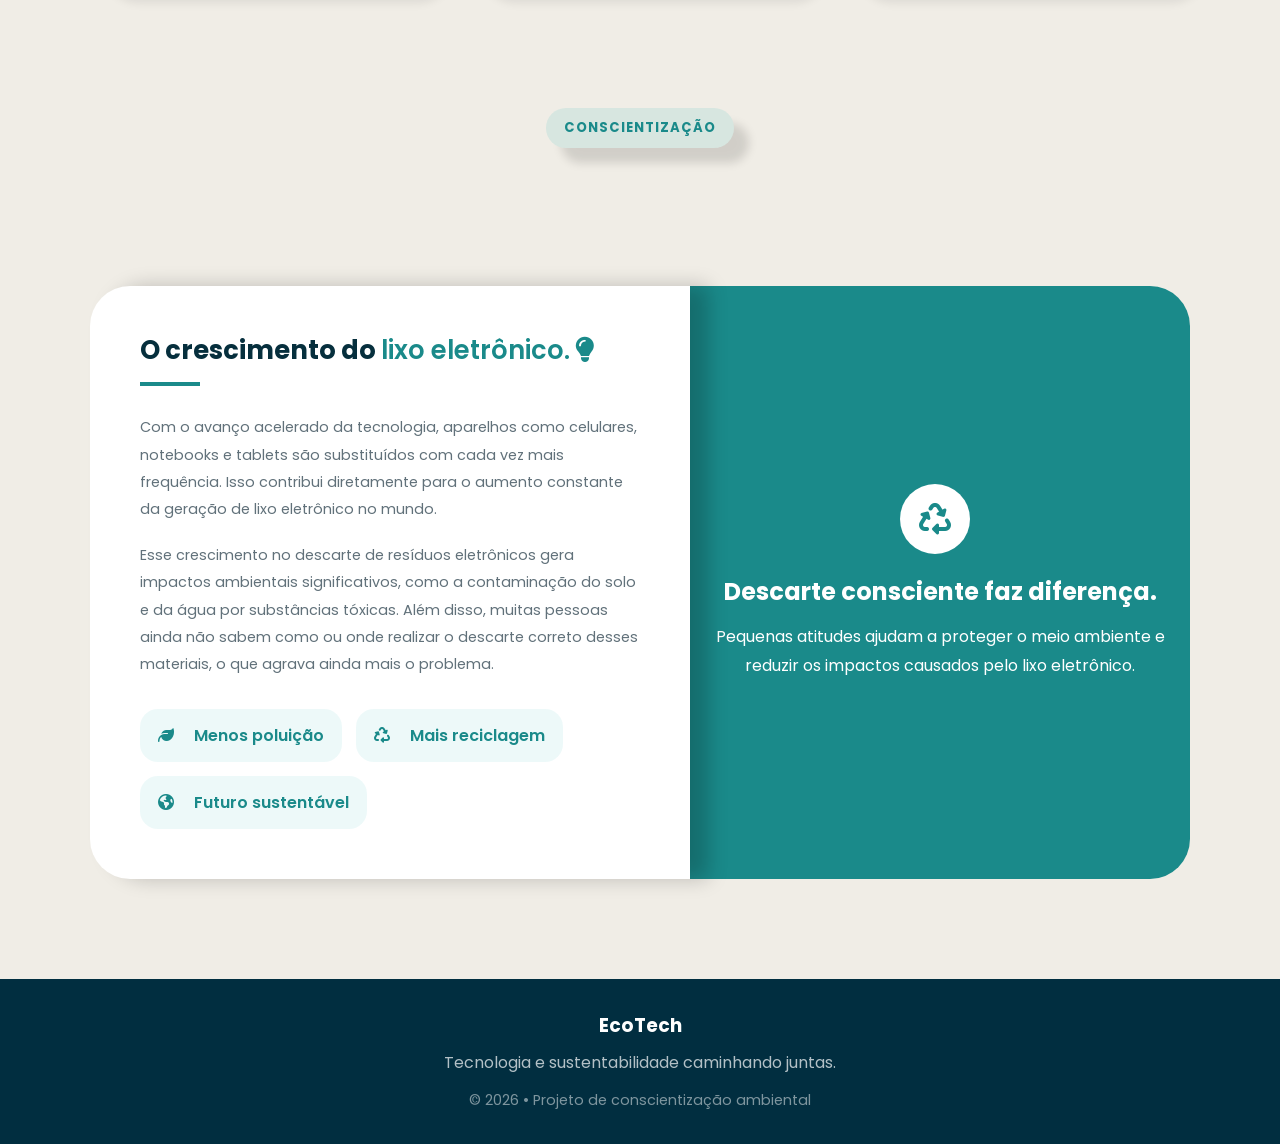
==== commit 2a89cc38: "Update" ====
--- a/index.html
+++ b/index.html
@@ -1,274 +1,261 @@
 <!doctype html>
 <html lang="pt-BR">
-  <head>
-    <meta charset="UTF-8" />
-    <meta name="viewport" content="width=device-width, initial-scale=1.0" />
-    <meta
-      name="description"
-      content="Site de conscientização sobre descarte correto de lixo eletrônico."
-    />
-    <title>EcoTech | Descarte Consciente</title>
-
-    <link rel="stylesheet" href="css/style.css" />
-
-    <link rel="preconnect" href="https://fonts.googleapis.com" />
-    <link rel="preconnect" href="https://fonts.gstatic.com" crossorigin />
-    <link
-      rel="stylesheet"
-      href="https://cdnjs.cloudflare.com/ajax/libs/font-awesome/6.5.1/css/all.min.css"
-    />
-    <link
-      href="https://fonts.googleapis.com/css2?family=Poppins:wght@300;400;500;600;700;800&display=swap"
-      rel="stylesheet"
-    />
-  </head>
-
-  <body>
-    <!-- NAVBAR -->
-    <header class="navbar">
-      <div class="navbar__brand">
-        <img src="imagens/EcotechLogo.png" alt="Logo EcoTech" />
-
-        <div>
-          <h2>EcoTech</h2>
-          <span>Descarte Sustentável</span>
-        </div>
-      </div>
-
-      <button class="navbar__toggle" id="navToggle">
-        <i class="fas fa-bars"></i>
-      </button>
-
-      <nav class="navbar__menu">
-        <a href="#inicio">Início</a>
-        <a href="#beneficios">Benefícios</a>
-        <a href="#informacoes">Informações</a>
-      </nav>
-    </header>
-
-    <!-- HERO -->
-    <section class="hero" id="inicio">
-      <div class="hero__background"></div>
-
-      <div class="hero__content">
-        <h1 class="hero__title">
-          Transforme lixo eletrônico em <span>impacto positivo</span>
-        </h1>
-
-        <p class="hero__subtitle">
-          Ajude o planeta descartando seus equipamentos eletrônicos de forma
-          correta, segura e sustentável.
-        </p>
-
-        <div class="hero__actions">
-          <a href="infos.html" class="btn btn--primary">
+
+<head>
+  <meta charset="UTF-8" />
+  <meta name="viewport" content="width=device-width, initial-scale=1.0" />
+  <meta name="description" content="Site de conscientização sobre descarte correto de lixo eletrônico." />
+  <title>EcoTech | Descarte Consciente</title>
+
+  <link rel="stylesheet" href="css/style.css" />
+
+  <link rel="preconnect" href="https://fonts.googleapis.com" />
+  <link rel="preconnect" href="https://fonts.gstatic.com" crossorigin />
+  <link rel="stylesheet" href="https://cdnjs.cloudflare.com/ajax/libs/font-awesome/6.5.1/css/all.min.css" />
+  <link href="https://fonts.googleapis.com/css2?family=Poppins:wght@300;400;500;600;700;800&display=swap"
+    rel="stylesheet" />
+</head>
+
+<body>
+  <!-- NAVBAR -->
+  <header class="navbar">
+    <div class="navbar__brand">
+      <img src="imagens/EcotechLogo.png" alt="Logo EcoTech" />
+
+      <div>
+        <h2>EcoTech</h2>
+        <span>Descarte Sustentável</span>
+      </div>
+    </div>
+
+    <button class="navbar__toggle" id="navToggle">
+      <i class="fas fa-bars"></i>
+    </button>
+
+    <nav class="navbar__menu">
+      <a href="#inicio">Início</a>
+      <a href="#beneficios">Benefícios</a>
+      <a href="#informacoes">Informações</a>
+    </nav>
+  </header>
+
+  <!-- HERO -->
+  <section class="hero" id="inicio">
+    <div class="hero__background"></div>
+
+    <div class="hero__content">
+      <h1 class="hero__title">
+        Transforme lixo eletrônico em <span>impacto positivo</span>
+      </h1>
+
+      <p class="hero__subtitle">
+        Ajude o planeta descartando seus equipamentos eletrônicos de forma
+        correta, segura e sustentável.
+      </p>
+
+      <div class="hero__actions">
+        <a href="infos.html" class="btn btn--primary">
+          <i class="fa-solid fa-recycle"></i>
+          Informações de Descarte
+        </a>
+        <a href="locais.html" class="btn btn--secondary">
+          <i class="fa-solid fa-location-dot"></i>
+          Encontrar locais
+        </a>
+      </div>
+
+      <div class="hero__numbers">
+        <div class="hero__number-card">
+          <i class="fa-solid fa-trash"></i>
+          <h3>53 Milhões</h3>
+          <p>Toneladas de lixo eletrônico produzidas por ano.</p>
+        </div>
+
+        <div class="hero__number-card">
+          <i class="fa-solid fa-recycle"></i>
+          <h3>17%</h3>
+          <p>Apenas uma pequena parte é reciclada corretamente.</p>
+        </div>
+      </div>
+    </div>
+
+    <div class="hero__image-area">
+      <div class="hero__icon hero__icon--1">
+        <i class="fa-solid fa-recycle"></i>
+      </div>
+
+      <div class="hero__icon hero__icon--2">
+        <i class="fa-solid fa-leaf"></i>
+      </div>
+
+      <div class="hero__icon hero__icon--3">
+        <i class="fa-solid fa-seedling"></i>
+      </div>
+
+      <img src="imagens/LixoEletronico.png" alt="Imagem ilustrativa de equipamentos eletrônicos descartados"
+        class="hero__image" />
+    </div>
+  </section>
+
+  <!-- BENEFÍCIOS -->
+  <section class="benefits" id="beneficios">
+    <div class="section-header">
+      <span class="section-tag">IMPORTÂNCIA</span>
+
+      <h2>Por que o descarte correto é essencial?</h2>
+
+      <p>
+        Pequenas atitudes fazem grande diferença para o meio ambiente e para a
+        qualidade de vida das próximas gerações.
+      </p>
+    </div>
+
+    <div class="benefits__grid">
+      <!-- CARD 1 -->
+      <article class="benefit-card">
+        <div class="benefit-card__top">
+          <i class="fa-solid fa-leaf"></i>
+          <span class="benefit-card__number">01</span>
+        </div>
+
+        <h3>Evite a poluição ambiental</h3>
+
+        <p>
+          Equipamentos eletrônicos possuem metais pesados e substâncias
+          tóxicas que podem contaminar o solo, rios e o ar quando descartados
+          incorretamente.
+        </p>
+
+        <div class="benefit-card__footer">
+          <span>
+            <i class="fa-solid fa-earth-americas"></i>
+            Proteção ambiental
+          </span>
+        </div>
+      </article>
+
+      <!-- CARD 2 -->
+      <article class="benefit-card">
+        <div class="benefit-card__top">
+          <i class="fa-solid fa-handshake"></i>
+
+          <span class="benefit-card__number">02</span>
+        </div>
+
+        <h3>Mais qualidade de vida</h3>
+
+        <p>
+          O descarte consciente reduz impactos ambientais e contribui para
+          cidades mais limpas, organizadas e sustentáveis para todos.
+        </p>
+
+        <div class="benefit-card__footer">
+          <span>
             <i class="fa-solid fa-recycle"></i>
-            Informações de Descarte
-          </a>
-          <a href="locais.html" class="btn btn--secondary">
-            <i class="fa-solid fa-location-dot"></i>
-            Encontrar locais
-          </a>
-        </div>
-
-        <div class="hero__numbers">
-          <div class="hero__number-card">
-            <i class="fa-solid fa-trash"></i>
-            <h3>53 Milhões</h3>
-            <p>Toneladas de lixo eletrônico produzidas por ano.</p>
+            Futuro sustentável
+          </span>
+        </div>
+      </article>
+
+      <!-- CARD 3 -->
+      <article class="benefit-card">
+        <div class="benefit-card__top">
+          <i class="fa-solid fa-lightbulb"></i>
+
+          <span class="benefit-card__number">03</span>
+        </div>
+
+        <h3>Conscientização coletiva</h3>
+
+        <p>
+          Informar e conscientizar as pessoas é essencial para reduzir o lixo
+          eletrônico e incentivar hábitos mais responsáveis no dia a dia.
+        </p>
+
+        <div class="benefit-card__footer">
+          <span>
+            <i class="fa-solid fa-users"></i>
+            Impacto social
+          </span>
+        </div>
+      </article>
+    </div>
+  </section>
+
+  <!-- INFO -->
+  <div class="section-header">
+    <span class="section-tag">CONSCIENTIZAÇÃO</span>
+  </div>
+  <section class="info" id="informacoes">
+    <div class="info__left">
+
+      <div class="info__content">
+        <h2>
+          O crescimento do <span>lixo eletrônico.</span>
+          <i class="fa-solid fa-lightbulb"></i>
+        </h2>
+
+        <p class="info__text">
+          Com o avanço acelerado da tecnologia, aparelhos como celulares,
+          notebooks e tablets são substituídos com cada vez mais frequência. Isso contribui diretamente para
+          o aumento constante da geração de lixo eletrônico no mundo.
+        </p>
+
+        <p class="info__text info__text--more">
+          Esse crescimento no descarte de resíduos eletrônicos gera impactos
+          ambientais significativos, como a contaminação do solo e da água por
+          substâncias tóxicas. Além disso, muitas pessoas ainda não sabem como
+          ou onde realizar o descarte correto desses materiais, o que agrava
+          ainda mais o problema.
+        </p>
+
+        <div class="info__mini-cards">
+          <div class="info__mini-card">
+            <i class="fa-solid fa-leaf"></i>
+            <span>Menos poluição</span>
           </div>
 
-          <div class="hero__number-card">
+          <div class="info__mini-card">
             <i class="fa-solid fa-recycle"></i>
-            <h3>17%</h3>
-            <p>Apenas uma pequena parte é reciclada corretamente.</p>
+            <span>Mais reciclagem</span>
           </div>
-        </div>
-      </div>
-
-      <div class="hero__image-area">
-        <div class="hero__icon hero__icon--1">
-          <i class="fa-solid fa-recycle"></i>
-        </div>
-
-        <div class="hero__icon hero__icon--2">
-          <i class="fa-solid fa-leaf"></i>
-        </div>
-
-        <div class="hero__icon hero__icon--3">
-          <i class="fa-solid fa-seedling"></i>
-        </div>
-
-        <img
-          src="imagens/LixoEletronico.png"
-          alt="Imagem ilustrativa de equipamentos eletrônicos descartados"
-          class="hero__image"
-        />
-      </div>
-    </section>
-
-    <!-- BENEFÍCIOS -->
-    <section class="benefits" id="beneficios">
-      <div class="section-header">
-        <span class="section-tag">IMPORTÂNCIA</span>
-
-        <h2>Por que o descarte correto é essencial?</h2>
-
-        <p>
-          Pequenas atitudes fazem grande diferença para o meio ambiente e para a
-          qualidade de vida das próximas gerações.
-        </p>
-      </div>
-
-      <div class="benefits__grid">
-        <!-- CARD 1 -->
-        <article class="benefit-card">
-          <div class="benefit-card__top">
-            <i class="fa-solid fa-leaf"></i>
-            <span class="benefit-card__number">01</span>
+
+          <div class="info__mini-card">
+            <i class="fa-solid fa-earth-americas"></i>
+            <span>Futuro sustentável</span>
           </div>
-
-          <h3>Evite a poluição ambiental</h3>
-
-          <p>
-            Equipamentos eletrônicos possuem metais pesados e substâncias
-            tóxicas que podem contaminar o solo, rios e o ar quando descartados
-            incorretamente.
-          </p>
-
-          <div class="benefit-card__footer">
-            <span>
-              <i class="fa-solid fa-earth-americas"></i>
-              Proteção ambiental
-            </span>
-          </div>
-        </article>
-
-        <!-- CARD 2 -->
-        <article class="benefit-card">
-          <div class="benefit-card__top">
-            <i class="fa-solid fa-handshake"></i>
-
-            <span class="benefit-card__number">02</span>
-          </div>
-
-          <h3>Mais qualidade de vida</h3>
-
-          <p>
-            O descarte consciente reduz impactos ambientais e contribui para
-            cidades mais limpas, organizadas e sustentáveis para todos.
-          </p>
-
-          <div class="benefit-card__footer">
-            <span>
-              <i class="fa-solid fa-recycle"></i>
-              Futuro sustentável
-            </span>
-          </div>
-        </article>
-
-        <!-- CARD 3 -->
-        <article class="benefit-card">
-          <div class="benefit-card__top">
-            <i class="fa-solid fa-lightbulb"></i>
-
-            <span class="benefit-card__number">03</span>
-          </div>
-
-          <h3>Conscientização coletiva</h3>
-
-          <p>
-            Informar e conscientizar as pessoas é essencial para reduzir o lixo
-            eletrônico e incentivar hábitos mais responsáveis no dia a dia.
-          </p>
-
-          <div class="benefit-card__footer">
-            <span>
-              <i class="fa-solid fa-users"></i>
-              Impacto social
-            </span>
-          </div>
-        </article>
-      </div>
-    </section>
-
-    <!-- INFO -->
-    <section class="info" id="informacoes">
-      <div class="info__left">
-        <span class="section-tag">CONSCIENTIZAÇÃO</span>
-
-        <div class="info__content">
-          <h2>
-            O crescimento do <span>lixo eletrônico.</span>
-            <i class="fa-solid fa-lightbulb"></i>
-          </h2>
-
-          <p class="info__text">
-            Com o avanço acelerado da tecnologia, aparelhos como celulares,
-            notebooks e tablets são substituídos com cada vez mais frequência,
-            muitas vezes em pouco tempo de uso. Isso contribui diretamente para
-            o aumento constante da geração de lixo eletrônico no mundo.
-          </p>
-
-          <p class="info__text info__text--more">
-            Esse crescimento no descarte de resíduos eletrônicos gera impactos
-            ambientais significativos, como a contaminação do solo e da água por
-            substâncias tóxicas. Além disso, muitas pessoas ainda não sabem como
-            ou onde realizar o descarte correto desses materiais, o que agrava
-            ainda mais o problema.
-          </p>
-
-          <div class="info__mini-cards">
-            <div class="info__mini-card">
-              <i class="fa-solid fa-leaf"></i>
-              <span>Menos poluição</span>
-            </div>
-
-            <div class="info__mini-card">
-              <i class="fa-solid fa-recycle"></i>
-              <span>Mais reciclagem</span>
-            </div>
-
-            <div class="info__mini-card">
-              <i class="fa-solid fa-earth-americas"></i>
-              <span>Futuro sustentável</span>
-            </div>
-          </div>
-        </div>
-      </div>
-
-      <div class="info__right">
-        <img
-          src="imagens/eletronicosdescartados.png"
-          alt="Descarte de lixo eletrônico"
-          class="info__image"
-        />
-
-        <div class="info__overlay">
-          <h3>Descarte consciente faz diferença.</h3>
-          <i class="fa-solid fa-recycle"></i>
-
-          <p>
-            Pequenas atitudes ajudam a proteger o meio ambiente e reduzir os
-            impactos causados pelo lixo eletrônico.
-          </p>
-        </div>
-      </div>
-    </section>
-
-    <!-- FOOTER -->
-    <footer class="footer">
-      <h3>EcoTech</h3>
-
-      <p>Tecnologia e sustentabilidade caminhando juntas.</p>
-
-      <span> © 2026 • Projeto de conscientização ambiental </span>
-
-      <a href="#inicio" class="back-to-top">
-        <i class="fa-solid fa-arrow-up"></i>
-      </a>
-    </footer>
-
-    <script src="js/script.js"></script>
-  </body>
-</html>
+        </div>
+      </div>
+    </div>
+
+    <div class="info__right">
+
+      <div class="info__overlay">
+        <h3>Descarte consciente faz diferença.</h3>
+        <i class="fa-solid fa-recycle"></i>
+
+        <p>
+          Pequenas atitudes ajudam a proteger o meio ambiente e reduzir os
+          impactos causados pelo lixo eletrônico.
+        </p>
+      </div>
+    </div>
+  </section>
+
+  <!-- FOOTER -->
+  <footer class="footer">
+    <h3>EcoTech</h3>
+
+    <p>Tecnologia e sustentabilidade caminhando juntas.</p>
+
+    <span> © 2026 • Projeto de conscientização ambiental </span>
+
+    <a href="#inicio" class="back-to-top">
+      <i class="fa-solid fa-arrow-up"></i>
+    </a>
+  </footer>
+
+  <script src="js/script.js"></script>
+</body>
+
+</html>
--- a/css/style.css
+++ b/css/style.css
@@ -176,13 +176,11 @@
   width: 86%;
   height: 3px;
 
-  background: repeating-linear-gradient(
-    90deg,
-    #0000001a 0px,
-    #0000001a 10px,
-    transparent 10px,
-    transparent 18px
-  );
+  background: repeating-linear-gradient(90deg,
+      #0000001a 0px,
+      #0000001a 10px,
+      transparent 10px,
+      transparent 18px);
 }
 
 .hero__background {
@@ -513,7 +511,7 @@
 
   grid-template-columns: repeat(auto-fit, minmax(320px, 1fr));
 
-  gap: 16px;
+  gap: 30px;
 }
 
 /* CARD */
@@ -527,7 +525,6 @@
   padding: 17px;
 
   width: 100%;
-  max-width: 400px;
   height: auto;
 
   overflow: hidden;
@@ -672,15 +669,12 @@
 ======================================== */
 
 .info {
-  padding: 60px 7% 120px;
-
+  padding: 120px 7% 100px;
   position: relative;
-
   display: grid;
-
-  gap: 50px;
-
-  align-items: stretch;
+  grid-template-columns: 1.2fr 1fr;
+  align-items: center;
+  gap: 0px;
 }
 
 .info::before {
@@ -699,12 +693,16 @@
 
 /* LEFT */
 .info__left {
-  max-width: 800px;
   display: flex;
   flex-direction: column;
   position: relative;
   z-index: 2;
-  left: 10%;
+  max-width: none;
+}
+
+.info__left,
+.info__right {
+  width: 100%;
 }
 
 .info .section-tag {
@@ -721,9 +719,9 @@
 
   padding: 50px;
 
-  border-radius: 36px;
-
-  box-shadow: 15px 15px 10px rgba(0, 0, 0, 0.08);
+  border-radius: 40px 0 0 40px;
+
+  box-shadow: 18px 0 20px rgba(0, 0, 0, 0.212);
 }
 
 .info__content h2 {
@@ -800,36 +798,19 @@
 
 /* RIGHT */
 .info__right {
-  position: absolute;
-  right: 15%;
-  top: 17%;
-
-  overflow: visible;
-
-  transform: translateY(-50%) translateX(120px);
-  width: 30%;
-  z-index: 1;
-
-  height: 635px;
-}
-
-.info__image {
   position: relative;
-
   width: 100%;
-  height: 75%;
-
-  border-radius: 40px;
-
-  object-fit: cover;
-
-  box-shadow: 15px 15px 10px rgba(0, 0, 0, 0.13);
-
-  z-index: 2;
+  height: 100%;
+  display: flex;
+  align-items: center;
+  justify-content: center;
 }
 
 /* OVERLAY */
 .info__overlay {
+  position: absolute;
+  inset: 0;
+
   display: flex;
   flex-direction: column;
   justify-content: center;
@@ -837,14 +818,14 @@
 
   text-align: center;
 
-  position: absolute;
-  inset: 0;
+  background: var(--teal);
+  border-radius: 0px 40px 40px 0px;
+
+  padding: 0;
+  /* 🔥 importante */
+  margin: 0;
 
   z-index: 3;
-  border-radius: 40px;
-
-  padding-left: 90px;
-  padding-right: 36px;
 }
 
 .info__overlay h3 {
@@ -852,7 +833,6 @@
   color: var(--white);
   order: 2;
   text-align: center;
-  margin-left: 80px;
   margin-bottom: 14px;
 }
 
@@ -862,9 +842,7 @@
   text-align: center;
   word-break: break-word;
   overflow-wrap: break-word;
-  margin-left: 80px;
   line-height: 1.8;
-  margin-bottom: 15vh;
 }
 
 .info__overlay i {
@@ -880,12 +858,11 @@
   height: 70px;
 
   border-radius: 50%;
-
+  margin-bottom: 20px;
   display: flex;
   align-items: center;
   justify-content: center;
 
-  margin-bottom: 25px;
 }
 
 /* ========================================
@@ -973,11 +950,18 @@
   transform: translateY(0);
 }
 
+.hero,
+.benefits,
+.info {
+  overflow: hidden;
+}
+
 /* ========================================
    RESPONSIVE
 ======================================== */
 
 @media (max-width: 1024px) {
+
   /* ================= GLOBAL AJUSTE ================= */
   .section-header h2 {
     font-size: 3rem;
@@ -1116,6 +1100,7 @@
 }
 
 @media (max-width: 768px) {
+
   /* NAVBAR */
   .navbar {
     padding: 16px 5%;
@@ -1282,12 +1267,10 @@
   }
 
   /* BENEFITS */
-  /* ================================
-   BENEFITS (UNIFICADO 480 STYLE)
-================================ */
   .benefits {
     padding: 50px 5% 50px;
   }
+
   .benefits__grid {
     grid-template-columns: 1fr !important;
     gap: 10px !important;
@@ -1457,30 +1440,24 @@
   }
 
   .info__overlay i {
-    font-size: 1.3rem;
+    font-size: 2rem;
     color: var(--teal);
-    margin-top: 10px !important;
+    margin: 0 auto;
+    margin-top: 10% !important;
     order: 1;
-    background: white;
-    width: 50px;
-    height: 50px;
-    border-radius: 999px;
+    background: rgba(255, 255, 255, 0.575);
+    width: 100px;
+    height: 100px;
+    border-radius: 50%;
     align-self: center;
   }
 
   .info__overlay h3 {
-    margin-bottom: 10px;
-    margin: 0 auto;
-    margin-top: 10px !important;
-    text-align: center;
-    font-size: 1.2rem;
-    order: 2;
+    display: none;
   }
 
   .info__overlay p {
-    font-size: 0.85rem;
-    margin-top: 10px !important;
-    order: 3;
+    display: none;
   }
 
   /* FOOTER */
@@ -1593,6 +1570,7 @@
 
     justify-content: center;
   }
+
   .hero__title {
     font-size: 2.2rem;
   }
@@ -1636,23 +1614,23 @@
 
   .hero__icon--1 {
     top: 100px;
-    left: 20px;
+    left: 10px;
   }
 
   .hero__icon--2 {
-    top: 15vh;
-    right: 40px;
+    top: 20vh;
+    right: -3px;
   }
 
   .hero__icon--3 {
     bottom: 60px;
-    left: 50px;
+    left: 30px;
   }
 
   .hero__image-area::before {
     margin: 0 auto;
-    width: 30vh;
-    height: 30vh;
+    width: 40vh;
+    height: 40vh;
   }
 
   .benefits__grid {
@@ -1731,8 +1709,10 @@
     width: 18px;
     height: 18px;
 
-    margin: 0; /* importante */
-  }
+    margin: 0;
+    /* importante */
+  }
+
   .benefits {
     padding: 35px 5%;
   }
@@ -1812,31 +1792,23 @@
   }
 
   .info__overlay i {
-    font-size: 1.3rem;
+    font-size: 2rem;
     color: var(--teal);
-    margin-bottom: 12px;
-    margin-top: 50px;
+    margin: 0 auto;
     order: 1;
-    background: white;
-    width: 50px;
-    height: 50px;
-    border-radius: 999px;
+    background: rgba(255, 255, 255, 0.575);
+    width: 80px;
+    height: 80px;
+    border-radius: 50%;
     align-self: center;
   }
 
   .info__overlay h3 {
-    margin-bottom: 10px;
-    text-align: center !important;
-    margin: 0 auto;
-    font-size: 1.2rem;
-    order: 2;
+    display: none;
   }
 
   .info__overlay p {
-    font-size: 0.85rem;
-    margin: 0 auto;
-    text-align: center !important;
-    order: 3;
+    display: none;
   }
 
   .footer {
@@ -1868,4 +1840,4 @@
   .back-to-top:active {
     transform: scale(0.92);
   }
-}
+}
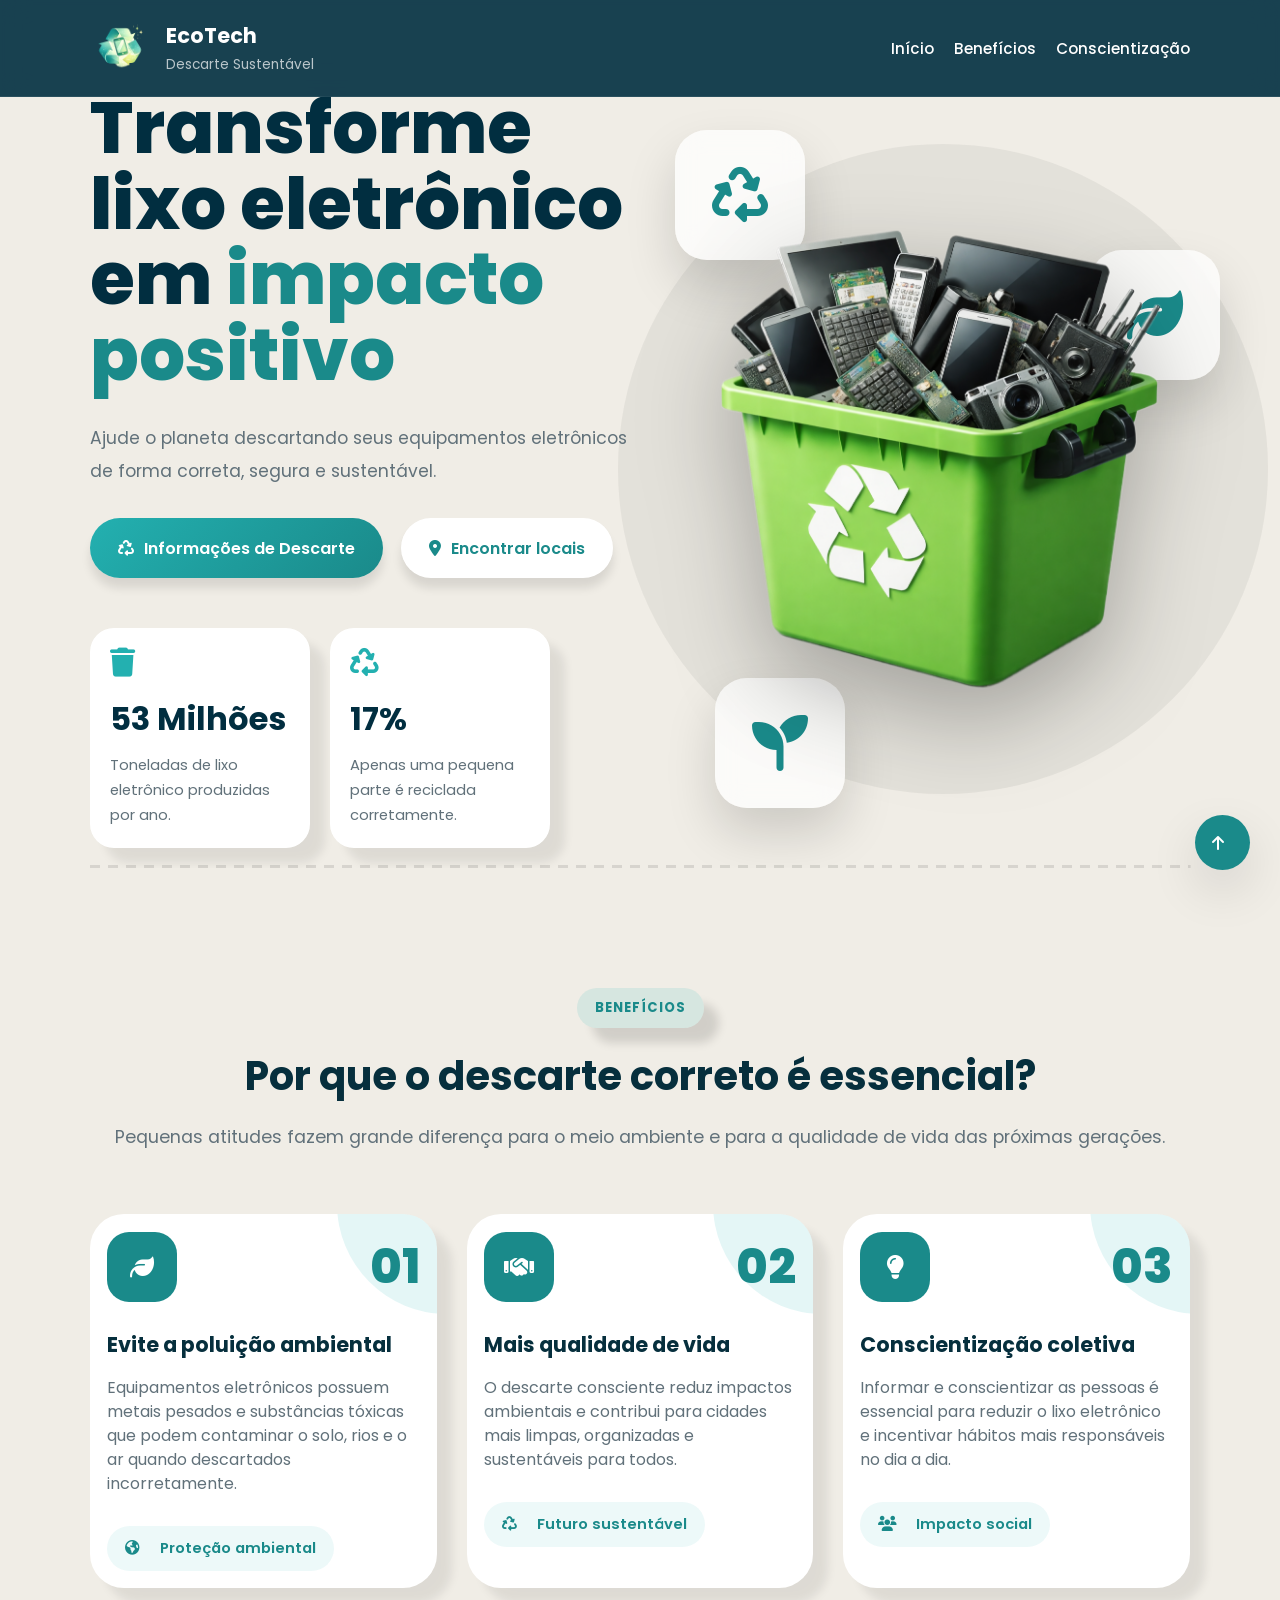
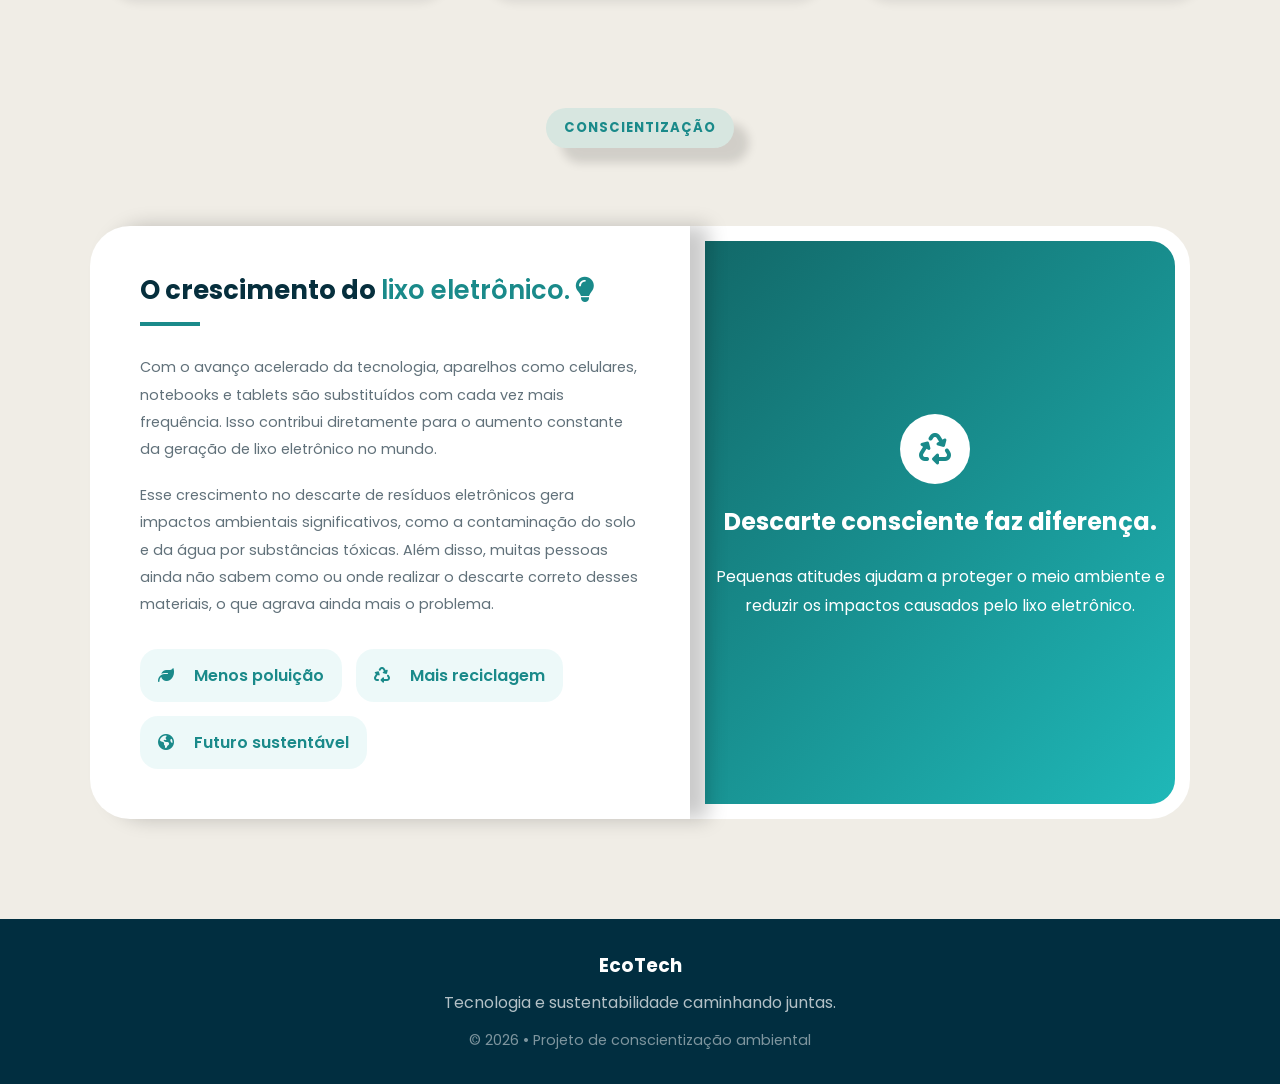
==== commit fce53c16: "Update" ====
--- a/index.html
+++ b/index.html
@@ -35,7 +35,7 @@
     <nav class="navbar__menu">
       <a href="#inicio">Início</a>
       <a href="#beneficios">Benefícios</a>
-      <a href="#informacoes">Informações</a>
+      <a href="#informacoes">Conscientização</a>
     </nav>
   </header>
 
@@ -100,7 +100,7 @@
   <!-- BENEFÍCIOS -->
   <section class="benefits" id="beneficios">
     <div class="section-header">
-      <span class="section-tag">IMPORTÂNCIA</span>
+      <span class="section-tag">BENEFÍCIOS</span>
 
       <h2>Por que o descarte correto é essencial?</h2>
 
--- a/css/style.css
+++ b/css/style.css
@@ -176,11 +176,13 @@
   width: 86%;
   height: 3px;
 
-  background: repeating-linear-gradient(90deg,
-      #0000001a 0px,
-      #0000001a 10px,
-      transparent 10px,
-      transparent 18px);
+  background: repeating-linear-gradient(
+    90deg,
+    #0000001a 0px,
+    #0000001a 10px,
+    transparent 10px,
+    transparent 18px
+  );
 }
 
 .hero__background {
@@ -669,7 +671,7 @@
 ======================================== */
 
 .info {
-  padding: 120px 7% 100px;
+  padding: 60px 7% 100px;
   position: relative;
   display: grid;
   grid-template-columns: 1.2fr 1fr;
@@ -818,14 +820,50 @@
 
   text-align: center;
 
-  background: var(--teal);
+  background: linear-gradient(135deg, #126969, #1fb8b8);
   border-radius: 0px 40px 40px 0px;
 
   padding: 0;
-  /* 🔥 importante */
+
   margin: 0;
 
   z-index: 3;
+  overflow: hidden; 
+  border: 15px solid var(--white);
+}
+
+.info__overlay::before {
+  content: "";
+
+  position: absolute;
+  top: -50%;
+  left: -120%;
+
+  width: 40%;
+  height: 200%;
+
+  background: linear-gradient(
+    120deg,
+    transparent 0%,
+    rgba(255, 255, 255, 0.08) 30%,
+    rgba(255, 255, 255, 0.45) 50%,
+    rgba(255, 255, 255, 0.08) 70%,
+    transparent 100%
+  );
+
+  transform: rotate(25deg);
+
+  animation: shineCard 2s linear infinite;
+}
+
+@keyframes shineCard {
+  0% {
+    left: -120%;
+  }
+
+  100% {
+    left: 160%;
+  }
 }
 
 .info__overlay h3 {
@@ -843,6 +881,7 @@
   word-break: break-word;
   overflow-wrap: break-word;
   line-height: 1.8;
+  margin: 10px;
 }
 
 .info__overlay i {
@@ -862,7 +901,6 @@
   display: flex;
   align-items: center;
   justify-content: center;
-
 }
 
 /* ========================================
@@ -961,7 +999,6 @@
 ======================================== */
 
 @media (max-width: 1024px) {
-
   /* ================= GLOBAL AJUSTE ================= */
   .section-header h2 {
     font-size: 3rem;
@@ -1100,7 +1137,6 @@
 }
 
 @media (max-width: 768px) {
-
   /* NAVBAR */
   .navbar {
     padding: 16px 5%;
@@ -1364,7 +1400,7 @@
 
   /* INFO */
   .info {
-    padding: 50px 5% 20px;
+    padding: 50px 7% 20px;
     display: flex;
     flex-direction: column;
     overflow: hidden;
@@ -1391,6 +1427,7 @@
 
   .info__content {
     padding: 22px;
+    border-radius: 40px;
   }
 
   .info__mini-card {
@@ -1434,6 +1471,7 @@
     align-items: center;
     text-align: center;
     padding: 17px;
+    border-radius: 40px;
     width: 90% !important;
     margin: 0 auto;
     height: 35vh !important;
@@ -1714,11 +1752,11 @@
   }
 
   .benefits {
-    padding: 35px 5%;
+    padding: 60px 5%;
   }
 
   .info {
-    padding: 50px 5% 20px;
+    padding: 10px 5% 200px;
     display: flex;
     flex-direction: column;
     overflow: hidden;
@@ -1726,6 +1764,8 @@
 
   .info__content {
     padding: 22px;
+    border-radius: 40px;
+    box-shadow: 0px 10px 10px rgba(0, 0, 0, 0.342);
   }
 
   .info__mini-card {
@@ -1773,6 +1813,7 @@
     order: 2;
     width: 100%;
     height: 60%;
+    padding: 16px;
     left: 0 !important;
     margin: 0 auto;
     bottom: 100px;
@@ -1789,16 +1830,18 @@
     align-items: center;
     text-align: center;
     padding: 17px;
+    border-radius: 40px;
+    opacity: 0.5;
   }
 
   .info__overlay i {
-    font-size: 2rem;
+    font-size: 7rem;
     color: var(--teal);
     margin: 0 auto;
     order: 1;
-    background: rgba(255, 255, 255, 0.575);
-    width: 80px;
-    height: 80px;
+    background: rgb(255, 255, 255);
+    width: 25vh;
+    height: 25vh;
     border-radius: 50%;
     align-self: center;
   }
@@ -1840,4 +1883,4 @@
   .back-to-top:active {
     transform: scale(0.92);
   }
-}+}
